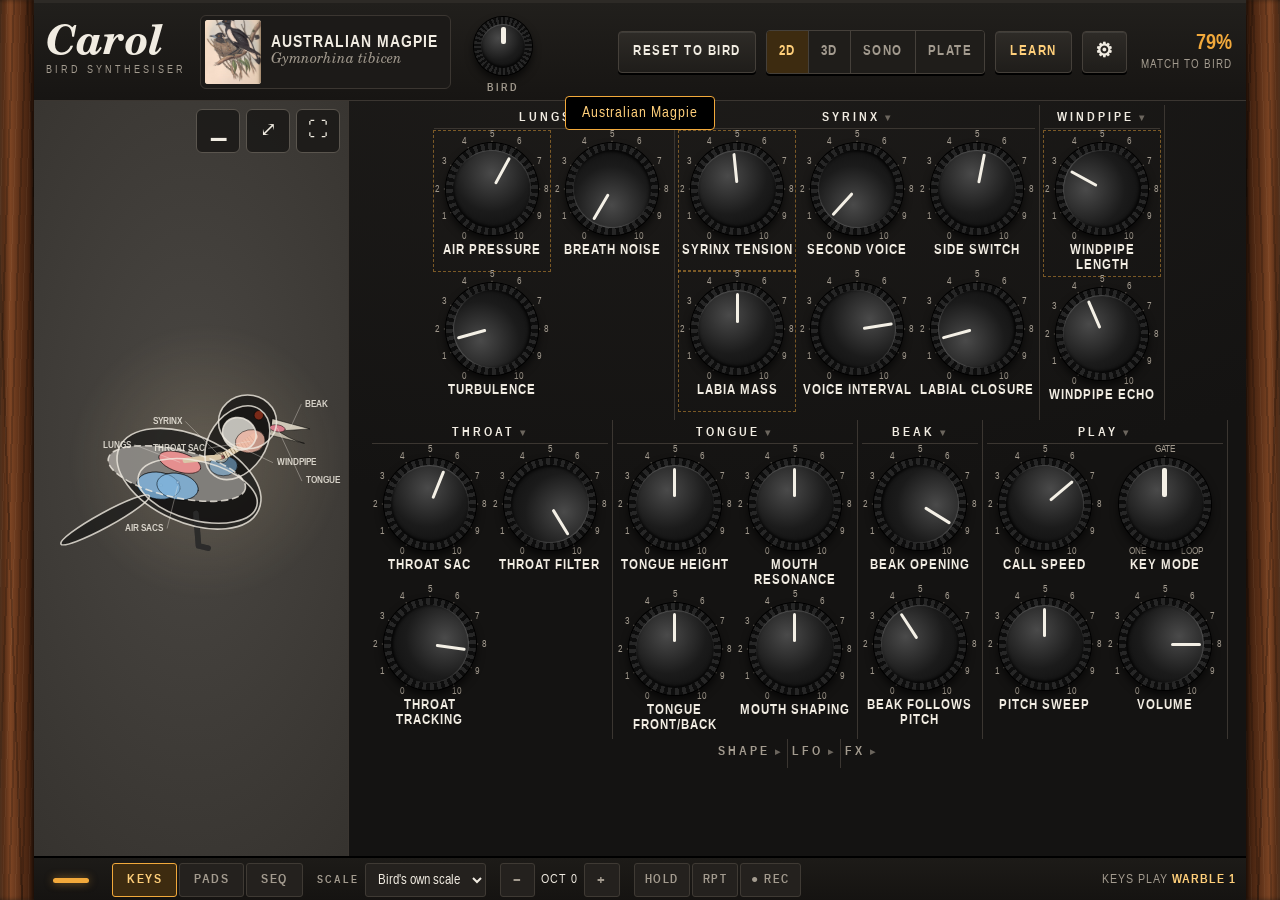
==== web/index.html @ 3b4e1f48 "Carol: bird synthesiser (Rust syrinx engine, WebAssembly, web app) Co-Authored-By: Claude Opus 5.5 <" ====
<!doctype html>
<html lang="en">
<head>
<meta charset="utf-8">
<meta name="viewport" content="width=device-width, initial-scale=1, maximum-scale=1, user-scalable=no, viewport-fit=cover">
<title>Carol</title>
<meta name="description" content="Carol: a bird synthesiser that plays real bird voices with physical models of the syrinx.">
<link rel="icon" href="img/icon.svg">
<link rel="apple-touch-icon" href="img/icon-180.png">
<link rel="manifest" href="manifest.webmanifest">
<meta name="theme-color" content="#141312">
<meta name="apple-mobile-web-app-capable" content="yes">
<meta name="mobile-web-app-capable" content="yes">
<!-- not black-translucent: iOS 26.1+ blurs any page drawn under the status bar (WebKit 317153) -->
<meta name="apple-mobile-web-app-status-bar-style" content="default">
<meta name="apple-mobile-web-app-title" content="Carol">
<link rel="stylesheet" href="css/carol.css">
</head>
<body>
<div id="app">
  <div class="cheek left" aria-hidden="true"></div>
  <main class="panel">
    <header class="topbar">
      <div class="logo">Carol<small>bird synthesiser</small></div>
      <button class="bird-chip" id="birdChip" title="Browse birds">
        <img id="birdThumb" alt="">
        <span><b id="birdName">—</b><i id="birdSci"></i></span>
      </button>
      <div class="main-knob-wrap">
        <div id="mainKnob"></div>
        <label>BIRD</label>
      </div>
      <div class="top-buttons">
        <button class="rocker" id="resetBtn" title="Return every knob to the fitted bird"><span class="long">RESET TO BIRD</span><span class="short">↺</span></button>
        <div class="seg" id="viewSeg">
          <button data-view="2d" class="on">2D</button><button data-view="3d">3D</button><button data-view="sono">SONO</button><button data-view="plate">PLATE</button>
        </div>
        <button class="rocker learn" id="learnBtn" title="About this bird">LEARN</button>
        <button class="rocker gear" id="setBtn" title="Settings: MIDI, tempo, tuning, sharing" aria-label="Settings">⚙</button>
      </div>
      <div class="match" id="matchBadge" title="How close the fitted model gets to the recordings"></div>
    </header>

    <section class="work">
      <div class="view" id="view">
        <canvas id="view2d"></canvas>
        <canvas id="view3d"></canvas>
        <canvas id="sono"></canvas>
        <figure id="plate"><img id="plateImg" alt=""><figcaption id="plateCap"></figcaption></figure>
        <div class="view-hud" id="viewHud"></div>
        <div class="view-size" id="viewSize">
          <button data-size="hidden" title="Hide the bird">▁</button>
          <button data-size="big" title="Big bird: hide the knobs">⤢</button>
          <button data-size="full" title="Full screen">⛶</button>
        </div>
      </div>
      <div class="knobs" id="knobs"></div>
      <div class="kbar" id="kbar"></div>
    </section>

    <footer class="playbar" id="playbar">
      <div class="pb-head">
        <button class="pb-handle" id="pbHandle" aria-label="Show play bar"><span></span></button>
        <div class="pb-tabs" id="pbTabs">
          <button data-tab="keys" class="on">KEYS</button><button data-tab="pads">PADS</button><button data-tab="seq">SEQ</button>
        </div>
        <div class="pb-scale">
          <label>SCALE</label>
          <select id="scaleType"></select>
          <select id="scaleRoot"></select>
        </div>
        <div class="pb-oct">
          <button id="octDown">−</button><span id="octVal">OCT 0</span><button id="octUp">+</button>
        </div>
        <div class="pb-perf">
          <button id="holdBtn" title="Hold: notes keep sounding after you let go">HOLD</button><button id="rptBtn" title="Repeat: held calls retrigger in time (speed in Settings)">RPT</button><button id="recBtn" class="rec" title="Record what you play (with effects) to a WAV file">●<span class="long"> REC</span></button>
        </div>
        <div class="pb-call" id="pbCall"></div>
      </div>
      <div class="pb-body">
        <div class="keys" id="keys"></div>
        <div class="pads" id="pads"></div>
        <div class="seq" id="seq"></div>
      </div>
    </footer>
  </main>
  <div class="cheek right" aria-hidden="true"></div>
</div>

<!-- presets screen (main knob) -->
<div class="overlay" id="presets" hidden>
  <div class="ps-plate"><img id="psImg" alt=""><div class="ps-cap" id="psCap"></div></div>
  <div class="ps-side">
    <div class="ps-head"><h2>BIRDS</h2><input type="search" id="psSearch" placeholder="Search birds, families, places" autocomplete="off"><button class="x" data-close>✕</button></div>
    <div class="ps-cats" id="psCats" role="tablist"></div>
    <p class="ps-about" id="psAbout"></p>
    <ol class="ps-list" id="psList"></ol>
    <div class="ps-foot">
      <span class="hint">Turn the BIRD knob to browse (it moves on to the next collection) · tap to load</span>
      <button class="rocker" id="saveMineBtn">+ SAVE CURRENT SOUND</button>
      <button class="rocker" id="importBtn">+ IMPORT YOUR OWN</button>
    </div>
  </div>
</div>

<!-- learning layer -->
<div class="overlay learn-layer" id="learn" hidden>
  <div class="ll-sheet">
    <div class="ll-head">
      <div class="ll-tabs" id="llTabs">
        <button data-tab="overview" class="on">OVERVIEW</button><button data-tab="deep">DEEP DIVE</button><button data-tab="anatomy">ANATOMY</button><button data-tab="voice">HOW CAROL SINGS IT</button><button data-tab="sources">SOURCES</button>
      </div>
      <button class="x" data-close><span>✕</span></button>
    </div>
    <article class="ll-body" id="llBody"></article>
  </div>
</div>

<!-- import -->
<div class="overlay" id="import" hidden>
  <div class="im-sheet">
    <div class="ll-head"><h2>IMPORT YOUR OWN BIRD</h2><button class="x" data-close>✕</button></div>
    <div class="im-body">
      <p>Add one or more recordings of a single bird species. Carol finds its clearest calls, then tunes the body model until it sounds closest. Nothing leaves this device.</p>
      <label class="field">Name <input id="imName" placeholder="e.g. Backyard butcherbird"></label>
      <label class="field">Body type
        <select id="imBody"><option value="0">Songbird</option><option value="1">Non-songbird (kingfisher)</option><option value="2">Parrot</option><option value="3">Dove</option></select>
      </label>
      <label class="field">Pitch range
        <select id="imRange"><option value="250,9000">Normal (250 Hz – 9 kHz)</option><option value="150,4000">Low voice (150 Hz – 4 kHz)</option><option value="800,12000">High voice (800 Hz – 12 kHz)</option></select>
      </label>
      <label class="field">Recordings <input id="imFiles" type="file" accept="audio/*" multiple></label>
      <label class="field">Recordist / licence <input id="imCredit" placeholder="e.g. Your name, CC BY 4.0"></label>
      <div class="im-progress" id="imProgress" hidden><div class="bar"><span id="imBar"></span></div><div id="imStatus"></div></div>
      <div class="im-actions"><button class="rocker" id="imGo">FIT MY BIRD</button></div>
    </div>
  </div>
</div>

<div class="overlay viewer" id="viewer" hidden><div class="vw-box" id="vwBox"><img id="vwImg" alt=""></div><div class="vw-cap" id="vwCap"></div><button class="x" data-close>✕</button></div>
<!-- settings -->
<div class="overlay learn-layer" id="settings" hidden>
  <div class="ll-sheet">
    <div class="ll-head"><h2>SETTINGS</h2><button class="x" data-close><span>✕</span></button></div>
    <article class="ll-body st-body" id="stBody"></article>
  </div>
</div>
<div class="overlay" id="seqEdit" hidden></div>
<div class="tour" id="tour" hidden></div>
<div class="learn-bar" id="learnBar" hidden><span>MIDI LEARN: touch a knob, then move a controller</span><button class="rocker" id="learnDone">DONE</button></div>
<div class="toast" id="toast" hidden></div>
<div class="start" id="start" hidden><button class="rocker" id="startBtn">TAP TO WAKE CAROL</button></div>

<script type="module" src="js/main.js"></script>
</body>
</html>
---- web/css/carol.css ----
/* Carol — Minimoog-inspired panel: walnut cheeks, black panel, chunky knobs. */
@font-face { font-family: "CarolLabel"; src: url(../fonts/LiberationSansNarrow-Bold.ttf); font-weight: 700; }
@font-face { font-family: "CarolLabel"; src: url(../fonts/LiberationSansNarrow-Regular.ttf); font-weight: 400; }
@font-face { font-family: "CarolLogo"; src: url(../fonts/C059-BdIta.otf); font-weight: 700; font-style: italic; }
@font-face { font-family: "CarolText"; src: url(../fonts/C059-Italic.otf); font-style: italic; }

:root {
  --wood-a: #5a2f17; --wood-b: #7d4524; --wood-c: #3b1d0d;
  --panel: #141312; --panel-2: #1c1a18; --panel-3: #26231f;
  --line: #3b3631; --label: #f1ece2; --dim: #a39b8f; --faint: #6c665e;
  --amber: #f2a93b; --amber-2: #ffcf7a; --amber-dim: #6b4a1c;
  --blue: #74a9d8; --red: #d0573c; --green: #8fc27a;
  --paper: #efe6d2; --ink: #2b241c;
  --knob: 58px;
  --font: "CarolLabel", "Liberation Sans Narrow", "Arial Narrow", sans-serif;
  color-scheme: dark;
}
:root:not([data-theme="light"]) { }
@media (prefers-color-scheme: dark) { :root:not([data-theme="light"]) { --panel: #141312; } }
:root[data-theme="dark"] { --panel: #141312; }

* { box-sizing: border-box; }
html, body { margin: 0; height: 100%; background: #0b0a09; color: var(--label); font-family: var(--font); overflow: hidden;
  -webkit-user-select: none; user-select: none; -webkit-tap-highlight-color: transparent; -webkit-touch-callout: none; touch-action: pan-x pan-y; }
button, select, input { font-family: var(--font); color: inherit; }
button { cursor: pointer; }

#app { display: grid; grid-template-columns: 34px minmax(0, 1fr) 34px; height: 100vh; height: 100dvh; height: var(--app-h, 100dvh); }
.cheek { background:
    repeating-linear-gradient(92deg, rgba(0,0,0,.18) 0 2px, transparent 2px 7px, rgba(255,220,180,.05) 7px 8px, transparent 8px 13px),
    repeating-linear-gradient(88deg, transparent 0 21px, rgba(0,0,0,.22) 21px 23px, transparent 23px 37px),
    linear-gradient(90deg, var(--wood-c), var(--wood-b) 30%, var(--wood-a) 60%, var(--wood-c));
  box-shadow: inset -2px 0 4px rgba(0,0,0,.6), inset 2px 0 3px rgba(255,200,150,.15); }
.cheek.right { transform: scaleX(-1); }

.panel { display: grid; grid-template-rows: auto 1fr auto; min-width: 0; min-height: 0;
  background: radial-gradient(120% 80% at 50% 0%, #1e1c1a, var(--panel) 70%);
  border-top: 3px solid #2d2a26; position: relative; }

/* ---------------------------------------------------------------- top bar */
.topbar { display: flex; align-items: center; gap: 14px; padding: 6px 14px 6px 12px; min-height: 84px;
  border-bottom: 1px solid var(--line); background: linear-gradient(#211f1c, #171513); }
.logo { font-family: "CarolLogo", serif; font-style: italic; font-weight: 700; font-size: 40px; line-height: .9; letter-spacing: .5px;
  color: var(--label); display: flex; flex-direction: column; }
.logo small { font-family: var(--font); font-style: normal; font-weight: 400; font-size: 11px; letter-spacing: 3px; color: var(--dim); text-transform: uppercase; margin-top: 3px; }
.bird-chip { display: flex; align-items: center; gap: 10px; background: var(--panel-2); border: 1px solid var(--line); border-radius: 6px;
  padding: 4px 12px 4px 4px; min-width: 0; max-width: 360px; text-align: left; }
.bird-chip img { width: 56px; height: 64px; object-fit: cover; border-radius: 3px; background: var(--paper); }
.bird-chip span { display: flex; flex-direction: column; min-width: 0; }
.bird-chip { min-width: 0; overflow: hidden; }
.panel, .topbar { min-width: 0; }
.bird-chip b { font-size: 17px; letter-spacing: 1px; text-transform: uppercase; white-space: nowrap; overflow: hidden; text-overflow: ellipsis; }
.bird-chip i { font-family: "CarolText", serif; color: var(--dim); font-size: 14px; white-space: nowrap; overflow: hidden; text-overflow: ellipsis; }
.main-knob-wrap { display: flex; flex-direction: column; align-items: center; gap: 0; }
.main-knob-wrap label { font-size: 11px; letter-spacing: 2px; color: var(--dim); font-weight: 700; }
.top-buttons { display: flex; gap: 10px; align-items: center; margin-left: auto; }
.match { font-size: 12px; letter-spacing: 1px; color: var(--dim); text-align: right; line-height: 1.25; min-width: 90px; }
.match b { display: block; font-size: 22px; color: var(--amber); letter-spacing: 0; }

.rocker { background: linear-gradient(#2e2b27, #1f1d1a); border: 1px solid #45403a; border-radius: 4px; padding: 9px 14px; font-weight: 700;
  font-size: 14px; letter-spacing: 1.5px; color: var(--label); box-shadow: 0 2px 0 #000, inset 0 1px 0 rgba(255,255,255,.08); min-height: 42px; }
.rocker:active { transform: translateY(1px); box-shadow: 0 1px 0 #000; }
.rocker.learn { color: var(--amber-2); }
.rocker.on { background: linear-gradient(#5d421b, #3d2b10); border-color: var(--amber); color: var(--amber-2); }
.seg { display: flex; border: 1px solid #45403a; border-radius: 4px; overflow: hidden; box-shadow: 0 2px 0 #000; }
.seg button { background: #1f1d1a; border: 0; border-right: 1px solid #45403a; padding: 9px 12px; font-weight: 700; font-size: 14px; letter-spacing: 1.5px; min-height: 42px; color: var(--dim); }
.seg button:last-child { border-right: 0; }
.seg button.on { background: #3d2b10; color: var(--amber-2); }

/* ---------------------------------------------------------------- work area */
.work { display: grid; grid-template-columns: minmax(290px, 30%) minmax(0, 1fr); min-height: 0; min-width: 0; position: relative; }
.view { position: relative; border-right: 1px solid var(--line); background: radial-gradient(90% 75% at 50% 45%, #4a4743, #34312d); min-height: 0; overflow: hidden; }
.view canvas { position: absolute; inset: 0; width: 100%; height: 100%; display: none; touch-action: none; }
.view canvas.on { display: block; }
#plate { position: absolute; inset: 0; margin: 0; display: none; background: var(--paper); }
#plate.on { display: flex; flex-direction: column; overflow: hidden; }
#plate img { flex: 1; min-height: 0; width: 100%; object-fit: contain; }
#plate figcaption { font-family: "CarolText", serif; color: var(--ink); font-size: 13px; padding: 4px 10px 6px; text-align: center; }
.view-hud { position: absolute; left: 10px; right: 10px; bottom: 8px; font-size: 12px; letter-spacing: 1px; color: var(--dim); pointer-events: none; line-height: 1.4; }
.view-hud b { color: var(--amber-2); font-weight: 700; }
.view-hud:not(:empty) { background: rgba(20,19,18,.78); padding: 4px 8px; border-radius: 4px; width: fit-content; box-sizing: border-box; }

.knobs { display: flex; flex-wrap: wrap; align-content: flex-start; justify-content: center; gap: 0; padding: 4px 6px; overflow-y: auto; min-height: 0; }
.section { display: flex; flex-direction: column; padding: 6px 4px 4px; border-right: 1px solid var(--line); }
.section:last-child { border-right: 0; }
.section h3 { margin: 0 0 2px; font-size: 13px; letter-spacing: 3px; text-align: center; color: var(--label); font-weight: 700;
  border-bottom: 1px solid var(--line); padding-bottom: 3px; }
.section .grid { display: grid; grid-auto-flow: column; grid-template-rows: repeat(2, auto); gap: 0 4px; justify-content: center; }

/* knob */
.kn { display: flex; flex-direction: column; align-items: center; width: calc(var(--knob) + 24px); padding: 2px 0 2px; position: relative; }
.kn .dial { width: calc(var(--knob) + 26px); height: calc(var(--knob) + 20px); position: relative; touch-action: none; cursor: ns-resize; }
.kn svg.scale { position: absolute; inset: 0; width: 100%; height: 100%; overflow: visible; }
.kn svg.scale text { fill: var(--dim); font-size: 8.5px; font-family: var(--font); text-anchor: middle; dominant-baseline: middle; }
.kn svg.scale line { stroke: var(--faint); stroke-width: 1; }
.kn svg.scale .bird { fill: var(--amber); }
.kn .skirt { position: absolute; left: 50%; top: 50%; width: var(--knob); height: var(--knob); margin: calc(var(--knob) / -2) 0 0 calc(var(--knob) / -2);
  border-radius: 50%; background:
    repeating-conic-gradient(#0d0d0d 0 5deg, #262626 5deg 10deg);
  box-shadow: 0 5px 8px rgba(0,0,0,.7), 0 0 0 1px #000; }
.kn .cap { position: absolute; inset: 7px; border-radius: 50%;
  background: radial-gradient(circle at 40% 32%, #4a4a4a, #1b1b1b 55%, #0c0c0c);
  box-shadow: inset 0 1px 1px rgba(255,255,255,.18), inset 0 -2px 3px rgba(0,0,0,.8); }
.kn .cap::after { content: ""; position: absolute; left: 50%; top: 3px; width: 3px; height: 38%; margin-left: -1.5px; background: #f4f0e6; border-radius: 2px; }
.kn label { font-size: clamp(10px, calc(var(--knob) * 0.19), 14px); font-weight: 700; letter-spacing: 1px; text-align: center; line-height: 1.1; margin-top: -2px; min-height: 26px; color: var(--label); }
.kn .val { position: absolute; top: -2px; left: 50%; transform: translateX(-50%); background: #000; border: 1px solid var(--amber); color: var(--amber-2);
  font-size: 12px; padding: 1px 6px; border-radius: 3px; white-space: nowrap; opacity: 0; transition: opacity .15s; pointer-events: none; z-index: 3; }
.kn.active .val { opacity: 1; }
.kn.changed label { color: var(--amber-2); }
.kn.switch .cap::after { width: 5px; margin-left: -2.5px; }

.main-knob-wrap .kn { width: auto; }
.main-knob-wrap .kn label { display: none; }
#mainKnob { --knob: 58px; }
#mainKnob .dial { height: 70px; width: 76px; }

/* ---------------------------------------------------------------- play bar */
.playbar { border-top: 2px solid #000; background: linear-gradient(#1d1b18, #151311); transition: max-height .25s ease; max-height: 44px; overflow: hidden; }
.playbar.open { max-height: 260px; }
.pb-head { display: flex; align-items: center; gap: 14px; height: 44px; padding: 0 10px; }
.pb-handle { width: 54px; height: 32px; background: none; border: 0; display: grid; place-items: center; }
.pb-handle span { display: block; width: 36px; height: 5px; border-radius: 3px; background: var(--amber); box-shadow: 0 0 8px rgba(242,169,59,.5); }
.pb-tabs { display: flex; gap: 2px; }
.pb-tabs button, .pb-oct button { background: #24211e; border: 1px solid #3f3a34; color: var(--dim); font-weight: 700; letter-spacing: 1.5px; padding: 6px 14px; border-radius: 3px; min-height: 34px; font-size: 13px; }
.pb-tabs button.on { color: var(--amber-2); border-color: var(--amber); background: #3d2b10; }
.pb-scale { display: flex; align-items: center; gap: 6px; }
.pb-scale label { font-size: 11px; letter-spacing: 2px; color: var(--dim); font-weight: 700; }
select { background: #24211e; border: 1px solid #3f3a34; border-radius: 3px; padding: 5px 8px; font-size: 14px; min-height: 34px; }
.pb-oct { display: flex; align-items: center; gap: 6px; font-size: 13px; letter-spacing: 1px; }
.pb-oct button { padding: 4px 12px; font-size: 16px; }
.pb-call { margin-left: auto; font-size: 13px; letter-spacing: 1px; color: var(--dim); white-space: nowrap; overflow: hidden; text-overflow: ellipsis; }
.pb-call b { color: var(--amber-2); }
.pb-body { height: 214px; padding: 4px 10px 10px; }
.keys, .pads, .seq { height: 100%; display: none; }
.keys.on { display: block; position: relative; }
.pads.on { display: grid; }

.key { position: absolute; top: 0; border: 1px solid #000; border-radius: 0 0 5px 5px; touch-action: none; }
.key.w { height: 100%; background: linear-gradient(#e9e4da, #fffdf8 70%, #d9d2c4); z-index: 1; }
.key.b { height: 60%; background: linear-gradient(#2a2826, #0d0c0b); z-index: 2; box-shadow: 0 3px 4px rgba(0,0,0,.6); }
.key.out.w { background: linear-gradient(#a8a397, #bdb7aa); }
.key.out.b { background: linear-gradient(#1a1918, #090908); }
.key.out.b::after { opacity: .3; }
.key.down.w { background: linear-gradient(#f2c06a, #f7d79c); }
.key.down.b { background: linear-gradient(#8a5d1a, #5c3c0e); }
.key span { position: absolute; bottom: 6px; left: 0; right: 0; text-align: center; font-size: 11px; color: #4a443c; pointer-events: none; }
.key.b span { color: #8d857a; }
.key.home span { color: var(--red); font-weight: 700; }

.pads { grid-template-columns: repeat(auto-fill, minmax(150px, 1fr)); grid-auto-rows: minmax(0, 1fr); gap: 8px; }
.pad { position: relative; background: linear-gradient(#2c2925, #1d1b18); border: 1px solid #45403a; border-radius: 6px; padding: 6px 8px; text-align: left;
  display: flex; flex-direction: column; justify-content: space-between; touch-action: none; overflow: hidden; min-height: 0; }
.pad.sel { border-color: var(--amber); }
.pad.hit { background: linear-gradient(#5d421b, #3d2b10); }
.pad b { font-size: 14px; letter-spacing: 1px; text-transform: uppercase; }
.pad small { font-size: 11px; color: var(--dim); letter-spacing: .5px; }
.pad canvas { width: 100%; height: 36px; display: block; }

/* ---------------------------------------------------------------- overlays */
.overlay { position: fixed; inset: 0; z-index: 20; background: rgba(8,7,6,.86); display: flex; }
.overlay[hidden] { display: none; }
.x { background: none; border: 1px solid var(--line); color: var(--label); border-radius: 4px; width: 42px; height: 42px; font-size: 18px; }

#presets { padding: 18px 34px; gap: 18px; }
.ps-plate { flex: 0 0 38%; background: var(--paper); border-radius: 4px; display: flex; flex-direction: column; overflow: hidden; box-shadow: 0 10px 30px #000; }
.ps-plate img { flex: 1; min-height: 0; width: 100%; object-fit: contain; }
.ps-cap { color: var(--ink); font-family: "CarolText", serif; font-size: 14px; padding: 6px 12px 8px; text-align: center; }
.ps-side { flex: 1; display: flex; flex-direction: column; min-width: 0; min-height: 0; background: var(--panel); border: 1px solid var(--line); border-radius: 4px; padding: 12px 14px; }
.ps-head { display: flex; align-items: center; justify-content: space-between; }
.ps-head h2, .ll-head h2 { margin: 0; letter-spacing: 4px; font-size: 20px; }
.ps-filters { display: none !important; flex-wrap: wrap; gap: 6px; margin: 10px 0; }
.chip { background: #24211e; border: 1px solid #3f3a34; color: var(--dim); border-radius: 14px; padding: 5px 12px; font-size: 13px; letter-spacing: .5px; min-height: 32px; }
.chip.on { color: var(--amber-2); border-color: var(--amber); background: #3d2b10; }
.ps-list { list-style: none; margin: 0; padding: 0; overflow-y: auto; flex: 1; min-height: 0; -webkit-overflow-scrolling: touch; overscroll-behavior: contain; touch-action: pan-y; }
.ps-cats { display: flex; gap: 8px; margin: 10px 0 4px; overflow-x: auto; flex: 0 0 auto; scrollbar-width: none; touch-action: pan-x; }
.ps-cats::-webkit-scrollbar { display: none; }
.ps-cat { flex: 0 0 auto; display: flex; flex-direction: column; align-items: flex-start; gap: 2px; text-align: left; padding: 8px 14px; border-radius: 4px; border: 1px solid var(--line); background: #1a1816; color: var(--dim); cursor: pointer; font: inherit; max-width: 70%; }
.ps-cat b { font-size: 14px; letter-spacing: 2px; text-transform: uppercase; white-space: nowrap; }
.ps-cat small { font-size: 11px; letter-spacing: .5px; color: var(--faint); white-space: nowrap; overflow: hidden; text-overflow: ellipsis; max-width: 100%; }
.ps-cat.on { border-color: var(--amber); color: var(--amber); background: #2b2116; }
.ps-about { margin: 4px 2px 8px; font-family: "CarolText", serif; font-size: 14px; color: var(--dim); line-height: 1.35; flex: 0 0 auto; }
.ps-list li { display: grid; grid-template-columns: 1fr auto; gap: 2px 10px; padding: 9px 12px; border-radius: 4px; border: 1px solid transparent; cursor: pointer; }
.ps-list li.hi { background: #2b2116; border-color: var(--amber); }
.ps-list li.cur b::after { content: " ●"; color: var(--amber); font-size: 12px; }
.ps-list b { font-size: 19px; letter-spacing: 1px; text-transform: uppercase; min-width: 0; overflow-wrap: anywhere; line-height: 1.2; }
.ps-list i { font-family: "CarolText", serif; color: var(--dim); min-width: 0; overflow-wrap: anywhere; line-height: 1.3; }
.ps-list .tags { grid-column: 1 / -1; font-size: 12px; color: var(--faint); letter-spacing: .5px; }
.ps-list .m { color: var(--amber); font-size: 15px; align-self: center; grid-row: 1 / 3; grid-column: 2; text-align: right; }
.ps-foot { display: flex; justify-content: space-between; align-items: center; padding-top: 8px; gap: 10px; }
.hint { font-size: 12px; color: var(--faint); letter-spacing: 1px; }

.learn-layer { justify-content: flex-end; background: rgba(8,7,6,.55); }
.ll-sheet { width: min(760px, 100%); height: 100%; background: var(--paper); color: var(--ink); display: flex; flex-direction: column; box-shadow: -10px 0 30px #000; }
.ll-head { display: flex; align-items: center; justify-content: space-between; gap: 10px; padding: 10px 14px; border-bottom: 1px solid #c9bea6; }
.learn-layer .x { color: var(--ink); border-color: #b7aa8f; }
.ll-tabs { display: flex; gap: 4px; flex-wrap: wrap; }
.ll-tabs button { background: none; border: 1px solid #b7aa8f; color: #5b5040; font-weight: 700; letter-spacing: 1.5px; font-size: 13px; padding: 7px 12px; border-radius: 3px; min-height: 36px; }
.ll-tabs button.on { background: var(--ink); color: var(--paper); border-color: var(--ink); }
.ll-body { flex: 1; overflow-y: auto; padding: 16px 26px 30px; font-family: Georgia, "DejaVu Serif", serif; font-size: 17px; line-height: 1.55; -webkit-user-select: text; user-select: text; }
.ll-body h1 { font-family: "CarolLogo", serif; font-style: italic; font-size: 32px; margin: 4px 0 0; }
.ll-body .sci { font-style: italic; color: #6b604f; margin: 0 0 12px; }
.ll-body h2 { font-family: var(--font); letter-spacing: 3px; font-size: 14px; color: #6b604f; margin: 20px 0 4px; text-transform: uppercase; }
.ll-body .lede { font-size: 19px; }
.ll-body .plate-small { float: right; width: 38%; margin: 0 0 10px 16px; border: 1px solid #c9bea6; }
.ll-body a { color: #7a3d12; }
.ll-body table { border-collapse: collapse; width: 100%; font-size: 14px; font-family: var(--font); }
.ll-body td, .ll-body th { border-bottom: 1px solid #d6ccb6; padding: 5px 6px; text-align: left; vertical-align: top; }
.ll-body .score { display: flex; gap: 18px; flex-wrap: wrap; font-family: var(--font); }
.ll-body .score div { border: 1px solid #c9bea6; border-radius: 4px; padding: 6px 12px; }
.ll-body .score b { display: block; font-size: 24px; }
.ll-body .names li { margin-bottom: 4px; }

.im-sheet { margin: auto; width: min(640px, 94vw); max-height: 94vh; overflow-y: auto; background: var(--panel); border: 1px solid var(--line); border-radius: 6px; }
.im-body { padding: 12px 18px 18px; font-size: 16px; }
.im-body p { color: var(--dim); line-height: 1.4; margin-top: 0; }
.field { display: flex; flex-direction: column; gap: 4px; margin: 10px 0; font-size: 13px; letter-spacing: 1px; color: var(--dim); }
.field input { background: #24211e; border: 1px solid #3f3a34; border-radius: 3px; padding: 8px; font-size: 15px; color: var(--label); }
.im-progress .bar { height: 10px; background: #24211e; border-radius: 5px; overflow: hidden; border: 1px solid #3f3a34; }
.im-progress .bar span { display: block; height: 100%; width: 0; background: var(--amber); transition: width .3s; }
.im-progress div:last-child { margin-top: 6px; color: var(--dim); font-size: 14px; }
.im-actions { display: flex; justify-content: flex-end; margin-top: 10px; }

.toast { position: fixed; left: 50%; top: 96px; transform: translateX(-50%); background: #000; border: 1px solid var(--amber); color: var(--amber-2);
  padding: 8px 16px; border-radius: 4px; z-index: 40; font-size: 15px; letter-spacing: 1px; pointer-events: none; }
.start { position: fixed; inset: 0; z-index: 50; display: grid; place-items: center; background: rgba(0,0,0,.7); }
.start[hidden] { display: none; }

/* ---------------------------------------------------------------- small screens */
@media (max-width: 900px) {
  #app { grid-template-columns: 5px minmax(0, 1fr) 5px; }
  .topbar { flex-wrap: nowrap; min-height: 0; gap: 6px; padding: max(6px, env(safe-area-inset-top)) 6px 6px; }
  .logo { font-size: 25px; }
  .logo small { display: none; }
  .bird-chip { max-width: none; flex: 1; min-width: 0; padding: 3px 8px 3px 3px; gap: 7px; }
  .bird-chip img { width: 34px; height: 40px; }
  .bird-chip b { font-size: 14px; }
  .bird-chip i { font-size: 12px; }
  .main-knob-wrap, .match { display: none; }
  .top-buttons { margin-left: 0; gap: 5px; }
  .rocker { padding: 5px 8px; font-size: 12px; letter-spacing: 1px; min-height: 38px; }
  #resetBtn .long { display: none; }
  #resetBtn .short { display: inline; font-size: 18px; }
  .view #viewSeg { position: absolute; top: 8px; left: 8px; z-index: 5; }
  .seg button { padding: 6px 9px; font-size: 12px; min-height: 36px; }
  .view-size { top: auto; bottom: 8px; }
  .view-hud { right: 162px; }
  .view-size button { width: 38px; height: 38px; font-size: 17px; }
  .work { grid-template-columns: minmax(0, 1fr) !important; grid-template-rows: 30vh 1fr; }
  .view { border-right: 0; border-bottom: 1px solid var(--line); }
  .knobs { justify-content: center; padding-bottom: 8px; }
  .playbar { max-height: calc(46px + env(safe-area-inset-bottom)); padding-bottom: env(safe-area-inset-bottom); }
  .playbar.open { max-height: calc(52vh + env(safe-area-inset-bottom)); }
  .pb-head { flex-wrap: wrap; height: auto; padding: 4px 6px; gap: 6px 8px; }
  .pb-handle { width: 40px; height: 36px; }
  .pb-tabs { flex: 1; }
  .pb-scale label, .pb-call { display: none; }
  .pb-scale select#scaleType { max-width: 160px; }
  .pb-body { height: calc(52vh - 96px); padding: 4px 6px 8px; }
  .pads { grid-template-columns: repeat(2, 1fr); overflow-y: auto; grid-auto-rows: 92px; }
  #presets { flex-direction: column; padding: max(10px, env(safe-area-inset-top)) 10px 10px; }
  .ps-plate { flex: 0 0 26%; }
  .ps-cat { flex: 1 1 0; min-width: 0; max-width: none; padding: 7px 10px; }
  .ps-cat b { font-size: 12px; letter-spacing: 1px; white-space: normal; }
  .ps-about, .ps-foot .hint { display: none; }
  .ps-list b { font-size: 17px; }
  .ps-list i { font-size: 14px; }
  .ll-body { padding: 12px 16px 30px; font-size: 16px; }
  /* playing and tweaking together: the bird shrinks to a strip, knobs go five across */
  body.pb-open:not([data-viewsize]) .work, body.pb-open[data-viewsize=""] .work { grid-template-rows: 15vh 1fr; }
  body.pb-open .view-hud { display: none; }
  /* big bird: the bird takes all the space the knobs had; with the keyboard open it's half and half */
  body[data-viewsize="big"] .work { grid-template-rows: 1fr !important; }
  body[data-viewsize="big"] .playbar.open { max-height: calc(var(--app-h, 100vh) * 0.5 + env(safe-area-inset-bottom)); }
  body[data-viewsize="big"].pb-open .pb-body { height: calc(var(--app-h, 100vh) * 0.5 - 100px); }
  .playbar.open { max-height: calc(42vh + env(safe-area-inset-bottom)); }
  .pb-body { height: calc(42vh - 96px); }
  /* the open play bar is a column: whatever the header takes, the keys/pads get the rest and scroll */
  .playbar { display: flex; flex-direction: column; }
  .playbar.open { height: calc(42vh + env(safe-area-inset-bottom)); }
  body[data-viewsize="big"] .playbar.open { height: calc(var(--app-h, 100vh) * 0.5 + env(safe-area-inset-bottom)); }
  .pb-head { flex: 0 0 auto; }
  .pb-body, body[data-viewsize="big"].pb-open .pb-body { flex: 1 1 auto; min-height: 0; height: auto; }
  .pads { overflow-y: auto; -webkit-overflow-scrolling: touch; overscroll-behavior: contain; touch-action: pan-y; }
}

/* bird panel sizes: normal / big (knobs hidden) / full screen */
.view-size { position: absolute; top: 8px; right: 8px; display: flex; gap: 6px; z-index: 5; }
.view-size button { width: 44px; height: 44px; border-radius: 6px; border: 1px solid #5a554e; background: rgba(20,19,18,.75); color: var(--label); font-size: 20px; line-height: 1; }
.view-size button.on { border-color: var(--amber); color: var(--amber-2); }
body[data-viewsize="big"] .knobs { display: none; }
body[data-viewsize="big"] .work { grid-template-columns: 1fr !important; }
body[data-viewsize="big"] .view { border-right: 0; }
body[data-viewsize="full"] .view { position: fixed; inset: 0; z-index: 15; border: 0; }

@media (min-width: 901px) { #resetBtn .short { display: none; } }

/* bird menu shows only the birds for now */
#importBtn, .ps-list .tags { display: none; }

/* collapsible knob sections: tap the title */
.section h3 { cursor: pointer; }
.section h3::after { content: " ▾"; color: var(--faint); font-size: 10px; }
.section.collapsed h3::after { content: " ▸"; }
.section.collapsed .grid { display: none; }
.section.collapsed h3 { border-bottom: 0; color: var(--dim); }
/* bird view folded to a strip */
body[data-viewsize="hidden"] .work { grid-template-columns: 46px 1fr !important; }
body[data-viewsize="hidden"] .view > canvas, body[data-viewsize="hidden"] #plate, body[data-viewsize="hidden"] .view-hud, body[data-viewsize="hidden"] .view #viewSeg { display: none !important; }
body[data-viewsize="hidden"] .view-size { flex-direction: column; top: 8px; right: 3px; bottom: auto; }
body[data-viewsize="hidden"] .view-size button:not(.on) { display: none; }
@media (max-width: 900px) {
  body[data-viewsize="hidden"] .work { grid-template-columns: 1fr !important; grid-template-rows: 46px 1fr !important; }
  body[data-viewsize="hidden"] .view-size { top: 4px; right: 6px; }
  .section.collapsed { padding: 2px; }
}

/* anatomy figures in the learning layer */
.ll-body .fig { margin: 14px 0 22px; }
.ll-body .fig img { display: block; max-width: 100%; max-height: 52vh; margin: 0 auto 8px; background: #fff; border: 1px solid #c9bea6; border-radius: 3px; cursor: zoom-in; }
.ll-body .fig figcaption { font-size: 15px; line-height: 1.45; }
.ll-body .fig .legend { display: block; font-family: var(--font); font-size: 13px; color: #4e4535; margin: 4px 0; white-space: pre-line; }
.viewer { z-index: 30; background: rgba(8,7,6,.96); flex-direction: column; }
.viewer .vw-box { flex: 1; min-height: 0; display: flex; align-items: center; justify-content: center; overflow: hidden; }
.viewer .vw-box img { max-width: 96%; max-height: 96%; background: #fff; }
.viewer .vw-cap { color: var(--dim); font-size: 13px; padding: 8px 14px calc(10px + env(safe-area-inset-bottom)); text-align: center; }
.viewer .x { position: absolute; top: max(10px, env(safe-area-inset-top)); right: 10px; background: rgba(0,0,0,.6); }

/* overlays clear the status bar / Dynamic Island in the home-screen app */
.ll-head { padding-top: max(10px, env(safe-area-inset-top)); }
.im-sheet { margin-top: max(10px, env(safe-area-inset-top)); }
@media (max-width: 900px) {
  .ll-head { flex-direction: column-reverse; align-items: stretch; gap: 8px; }
  .learn-layer .x { width: auto; height: 40px; padding: 0 14px; align-self: flex-start; font-family: var(--font); font-size: 15px; font-weight: 700; letter-spacing: 1.5px; }
  .learn-layer .x::before { content: "‹ BACK TO CAROL"; }
  .learn-layer .x span { display: none; }
  .ll-tabs button { padding: 6px 9px; font-size: 12px; }
}

/* iOS: no page bounce, no auto-zoom, edge to edge */
html { -webkit-text-size-adjust: 100%; text-size-adjust: 100%; background: #141312; }
html, body { position: fixed; top: 0; left: 0; right: 0; width: 100%; height: var(--app-h, 100%); overscroll-behavior: none; }
body { background: #141312; }
@media (max-width: 900px) {
  select, input, textarea { font-size: 16px !important; }
  #app { padding-bottom: 0; }
  .view-size { top: auto; bottom: 8px; right: 8px; }
  body[data-viewsize="hidden"] .view-size { top: 4px; bottom: auto; }
}

/* phones: one section per row, knobs four (five with the keyboard open) across */
@media (max-width: 600px) {
  .section { border-right: 0; border-bottom: 1px solid var(--line); width: 100%; padding: 4px 2px; }
  .section .grid { grid-auto-flow: row; grid-template-rows: none !important; grid-template-columns: repeat(4, 1fr); justify-items: center; }
  body.pb-open .section .grid { grid-template-columns: repeat(5, 1fr); }
  body.pb-open .section h3 { font-size: 11px; margin-bottom: 0; }
}
/* tablets in portrait: bird on top, sections side by side and wrapping */
@media (min-width: 601px) and (max-width: 900px) {
  .work { grid-template-rows: 36% 1fr; }
  body.pb-open:not([data-viewsize="big"]) .work { grid-template-rows: 24% 1fr; }
  .knobs { align-content: flex-start; overflow-y: auto; }
  .section { padding: 6px 4px 4px; }
  .main-knob-wrap { display: flex; }
  .main-knob-wrap .kn { --knob: 44px; }
  #mainKnob .dial { height: 56px; width: 60px; }
  .main-knob-wrap label { font-size: 9px; }
  .match { display: block; min-width: 0; }
}

/* iOS 26 home-screen bug (WebKit 301108): a document shorter than the screen gets a viewport cut short by
   the status bar, leaving a dead band at the bottom. In standalone mode make the document screen-tall. */
html.standalone { position: static; height: auto; min-height: min(calc(100% + env(safe-area-inset-top)), 100lvh); overflow: hidden; }

/* tap the bird panel to hide / show its floating buttons */
.view #viewSeg, .view .view-size { transition: opacity .2s; }
.view.bare #viewSeg, .view.bare .view-size { opacity: 0; pointer-events: none; }
.view.bare .view-hud { right: 10px; }

/* full-screen bird: keep the part description clear of the home bar; on an upright phone put it just under the bird */
body[data-viewsize="full"] .view-hud { bottom: calc(14px + env(safe-area-inset-bottom)); left: 14px; right: 14px; font-size: 14px; }
@media (max-width: 900px) and (orientation: portrait) {
  body[data-viewsize="full"] .view-hud { bottom: auto; top: min(calc(50% + 36vw), calc(100% - 120px - env(safe-area-inset-bottom))); left: 16px; right: 16px; margin: 0 auto; }
  body[data-viewsize="full"] .view-size { bottom: calc(10px + env(safe-area-inset-bottom)); }
}

/* ---------------------------------------------------------------- performance buttons (play bar) */
.pb-perf { display: flex; gap: 2px; }
.pb-perf button { background: #24211e; border: 1px solid #3f3a34; color: var(--dim); font-weight: 700; letter-spacing: 1.5px; padding: 6px 10px; border-radius: 3px; min-height: 34px; font-size: 12px; }
.pb-perf button.on { color: var(--amber-2); border-color: var(--amber); background: #3d2b10; }
.rocker.gear { font-size: 20px; padding: 4px 12px; line-height: 1; }

/* ---------------------------------------------------------------- sequencer */
.seq.on { display: flex; flex-direction: column; gap: 6px; overflow: hidden; }
.sq-top { display: flex; flex-wrap: wrap; align-items: center; gap: 6px 10px; flex: 0 0 auto; }
.sq-top button, .sq-top select { background: #24211e; border: 1px solid #3f3a34; color: var(--label); font-weight: 700; letter-spacing: 1px; padding: 4px 10px; border-radius: 3px; min-height: 32px; font-size: 13px; font-family: inherit; }
.sq-top select { font-size: 16px; font-weight: 400; }
.sq-play { min-width: 92px; }
.sq-play.on { color: var(--amber-2); border-color: var(--amber); background: #3d2b10; }
.sq-tempo { display: inline-flex; align-items: center; gap: 4px; }
.sq-bpm { min-width: 44px; text-align: center; font-size: 17px; color: var(--amber-2); }
.sq-swing { font-size: 12px; letter-spacing: 1px; color: var(--dim); display: inline-flex; align-items: center; gap: 4px; }
.sq-pats { display: inline-flex; gap: 2px; }
.sq-pats button.on { color: var(--amber-2); border-color: var(--amber); background: #3d2b10; }
.sq-sync { color: var(--amber); letter-spacing: 1px; font-size: 11px; }
.sq-grid { flex: 1; min-height: 0; overflow-y: auto; display: flex; flex-direction: column; gap: 4px; -webkit-overflow-scrolling: touch; overscroll-behavior: contain; touch-action: pan-y; }
.sq-row { display: grid; grid-template-columns: minmax(110px, 190px) repeat(16, minmax(14px, 1fr)); gap: 3px; min-height: 34px; flex: 1 0 34px; max-height: 64px; }
.sq-head { display: flex; align-items: center; gap: 6px; background: #1d1b18; border: 1px solid #3f3a34; border-radius: 3px; color: var(--label); padding: 2px 6px 2px 2px; text-align: left; min-width: 0; font-family: inherit; }
.sq-head img, .sq-head i { width: 26px; height: 30px; object-fit: cover; border-radius: 2px; background: var(--paper); flex: 0 0 auto; }
.sq-head span { display: flex; flex-direction: column; min-width: 0; }
.sq-head b { font-size: 12px; letter-spacing: .5px; text-transform: uppercase; white-space: nowrap; overflow: hidden; text-overflow: ellipsis; }
.sq-head small { font-size: 11px; color: var(--dim); white-space: nowrap; overflow: hidden; text-overflow: ellipsis; }
.sq-cell { background: #24211e; border: 1px solid #34302b; border-radius: 3px; padding: 0; min-width: 0; touch-action: manipulation; }
.sq-cell.beat { background: #2c2824; }
.sq-cell.soft { background: #7a5520; border-color: #a8772e; }
.sq-cell.on { background: var(--amber); border-color: var(--amber-2); }
.sq-cell.now { box-shadow: inset 0 0 0 2px #fff6; }
.sq-add { align-self: flex-start; background: none; border: 1px dashed #4a443c; color: var(--dim); border-radius: 3px; padding: 6px 14px; letter-spacing: 1px; font-size: 12px; font-family: inherit; }
#seqEdit { align-items: center; justify-content: center; background: rgba(8,7,6,.6); }
.se-sheet { width: min(460px, 94vw); background: var(--panel); border: 1px solid var(--line); border-radius: 6px; padding: 0 16px 14px; }
.se-sheet .ll-head { padding: 10px 0; border-bottom: 1px solid var(--line); }
.se-sheet .field select { background: #24211e; border: 1px solid #3f3a34; color: var(--label); padding: 8px; border-radius: 3px; font-size: 16px; }
.se-tr { display: inline-flex; gap: 4px; align-items: center; }
.se-tr button { background: #24211e; border: 1px solid #3f3a34; color: var(--label); border-radius: 3px; padding: 6px 10px; font-family: inherit; }
.se-tr b { min-width: 34px; text-align: center; color: var(--amber-2); font-size: 16px; }
.se-sheet .im-actions { gap: 6px; flex-wrap: wrap; }
@media (max-width: 600px) {
  .sq-row { grid-template-columns: 74px repeat(16, minmax(12px, 1fr)); gap: 2px; }
  .sq-head img, .sq-head i { display: none; }
  .sq-head b { font-size: 10px; } .sq-head small { font-size: 9px; }
  .sq-top { gap: 4px 6px; } .sq-swing { display: none; }
  .pb-perf button { padding: 6px 8px; }
}

/* ---------------------------------------------------------------- settings */
.st-body .field select { background: #fffaf0; border: 1px solid #c9bea6; color: var(--ink); padding: 8px; border-radius: 3px; font-size: 16px; font-family: var(--font); }
.st-body .field { color: #6b604f; font-family: var(--font); }
.st-body .rocker { color: var(--ink); background: #efe6d2; border-color: #b7aa8f; }
.st-body .check { display: flex; gap: 8px; align-items: center; margin: 8px 0; font-family: var(--font); font-size: 15px; }
.st-body .check input { width: 20px; height: 20px; }
.st-note { color: #7a6e5c; font-size: 14px; }
.st-list { list-style: none; padding: 0; font-family: var(--font); }
.st-list li { display: flex; justify-content: space-between; align-items: center; border-bottom: 1px solid #d6ccb6; padding: 4px 0; }
.st-list .x { width: 32px; height: 32px; font-size: 14px; }

/* MIDI learn mode */
.learn-bar { position: fixed; left: 50%; top: calc(8px + env(safe-area-inset-top)); transform: translateX(-50%); z-index: 60; display: flex; gap: 12px; align-items: center; background: #000; border: 1px solid var(--amber); color: var(--amber-2); padding: 6px 8px 6px 14px; border-radius: 6px; letter-spacing: 1px; font-size: 13px; max-width: 94vw; }
body.learning .kn { outline: 1px dashed rgba(242,169,59,.5); }
body.learning .kn.learn-target { outline: 2px solid var(--amber); }

/* guided tour */
.tour { position: fixed; left: 50%; bottom: calc(60px + env(safe-area-inset-bottom)); transform: translateX(-50%); z-index: 40; width: min(620px, 94vw); }
.tr-card { background: #0d0c0b; border: 1px solid var(--amber); border-radius: 8px; padding: 10px 14px 10px; box-shadow: 0 10px 30px #000; }
.tr-card p { margin: 4px 0 10px; font-family: Georgia, "DejaVu Serif", serif; font-size: 16px; line-height: 1.45; color: var(--label); }
.tr-card p b { color: var(--amber-2); }
.tr-n { font-size: 11px; letter-spacing: 2px; color: var(--dim); }
.tr-btns { display: flex; gap: 6px; flex-wrap: wrap; align-items: center; }
.tr-btns .x { margin-left: auto; width: 36px; height: 36px; }
.tr-btns .rocker[disabled] { opacity: .35; }

/* A/B in Learn */
.ab { display: inline-flex; gap: 4px; }
.ab button { font-family: var(--font); font-size: 12px; letter-spacing: 1px; border: 1px solid #b7aa8f; background: #efe6d2; color: var(--ink); border-radius: 3px; padding: 3px 8px; }
.ab button.real { background: #e9dcc0; }
.tour-cta { font-family: var(--font); letter-spacing: 2px; font-size: 14px; border: 1px solid #7a3d12; color: #7a3d12; background: #f6ecd6; padding: 8px 14px; border-radius: 4px; }
.ps-list li { position: relative; }
.ps-del { position: absolute; right: 48px; top: 50%; transform: translateY(-50%); width: 32px; height: 32px; font-size: 13px; }
.learn-bar[hidden], .tour[hidden] { display: none; }
@media (max-width: 600px) { body.pb-seq .pb-scale, body.pb-seq .pb-perf { display: none; } }
/* bird menu: search, favourites */
.ps-head { gap: 10px; }
#psSearch { flex: 1; min-width: 0; max-width: 360px; background: #24211e; border: 1px solid #3f3a34; border-radius: 4px; color: var(--label); padding: 8px 10px; font-size: 16px; font-family: inherit; }
.ps-list li { padding-right: 52px; }
.ps-list li.has-del { padding-right: 92px; }
.ps-fav { position: absolute; right: 8px; top: 50%; transform: translateY(-50%); background: none; border: 0; color: var(--dim); font-size: 20px; width: 36px; height: 36px; }
.ps-fav.on { color: var(--amber); }
.ps-del { right: 48px; }
.ps-list .m { margin-right: 0; }
.pb-perf button.rec.on { color: #fff; border-color: #d33; background: #6b1414; }
@media (max-width: 600px) { .ps-head h2 { display: none; } }
@media (max-width: 600px) {
  /* play bar header: tabs and HOLD / RPT / REC on one row, scale and octave on the next */
  .pb-tabs { order: 1; flex: 0 1 auto; } .pb-tabs button { padding: 6px 9px; letter-spacing: 1px; }
  .pb-perf { order: 2; margin-left: auto; } .pb-perf button { padding: 6px 7px; letter-spacing: .5px; }
  .pb-perf .rec .long { display: none; }
  .pb-scale { order: 3; } .pb-oct { order: 4; }
}

/* ---------------------------------------------------------------- big-knob strip (the Pi, phones on their side) */
.kbar { display: none; }
body.kbar-on .kbar { display: flex; position: absolute; z-index: 4; gap: 4px; overflow-x: auto; padding: 5px 8px 4px; scrollbar-width: none;
  background: linear-gradient(#1b1916, #1b1916 80%, rgba(27,25,22,0)); touch-action: pan-x; }
.kbar::-webkit-scrollbar { display: none; }
.kbar button { flex: 0 0 auto; background: #24211e; border: 1px solid #3f3a34; color: var(--dim); font-weight: 700; letter-spacing: 1.5px;
  padding: 4px 10px; border-radius: 3px; min-height: 30px; font-size: 12px; font-family: inherit; }
.kbar button.on { color: var(--amber-2); border-color: var(--amber); background: #3d2b10; }
.kbar .kb-mode { margin-left: auto; color: var(--label); position: sticky; right: 0; box-shadow: -10px 0 10px #1b1916; }
body.kbar-on .knobs { padding-top: 40px; }
body.kstrip .knobs { flex-wrap: nowrap; overflow-x: auto; overflow-y: hidden; align-content: stretch; justify-content: flex-start;
  overscroll-behavior-x: contain; will-change: scroll-position; -webkit-overflow-scrolling: touch; }
body.kstrip .section { flex: 0 0 auto; }
body.kstrip .section:last-child { padding-right: 24px; }
body.kstrip .kn .dial { touch-action: pan-x; }   /* swipe sideways to scroll, drag up/down to turn */

/* a phone on its side: the bird beside the knobs, like the Pi (not on top of them) */
@media (max-width: 950px) and (orientation: landscape) and (max-height: 520px) {
  #app { padding-left: env(safe-area-inset-left); padding-right: env(safe-area-inset-right); }
  .work { grid-template-columns: 30% minmax(0, 1fr) !important; grid-template-rows: minmax(0, 1fr) !important; }
  .view { border-right: 1px solid var(--line); border-bottom: 0; }
  .topbar { min-height: 0; padding-top: 4px; padding-bottom: 4px; }
  .bird-chip img { width: 30px; height: 34px; }
  .view #viewSeg { top: 4px; left: 4px; } .seg button { padding: 4px 7px; min-height: 30px; font-size: 11px; }
  .view-size button { width: 32px; height: 32px; font-size: 15px; }
  .section { border-bottom: 0; width: auto; }
  .section .grid { grid-auto-flow: column; grid-template-columns: none; }
}
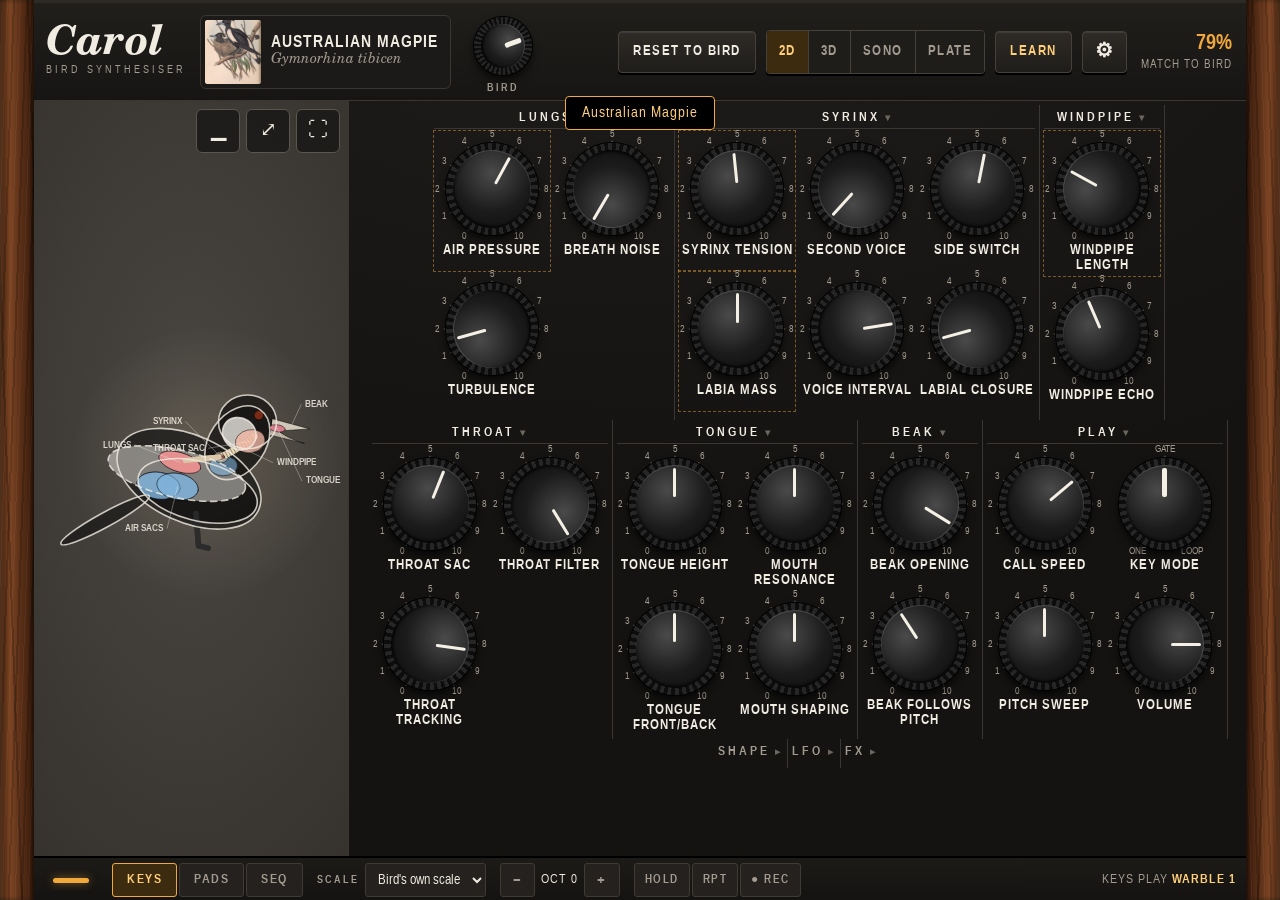
==== commit 5407353a: "Plate gallery: flip between plates, preferred artist, your own picture Co-Authored-By: Claude Opus 5" ====
--- a/web/index.html
+++ b/web/index.html
@@ -46,7 +46,10 @@
         <canvas id="view2d"></canvas>
         <canvas id="view3d"></canvas>
         <canvas id="sono"></canvas>
-        <figure id="plate"><img id="plateImg" alt=""><figcaption id="plateCap"></figcaption></figure>
+        <figure id="plate"><img id="plateImg" alt=""><figcaption id="plateCap"></figcaption>
+          <div class="pl-nav"><button id="plPrev" aria-label="Previous plate">‹</button><span id="plWho"></span><span class="pl-dots" id="plDots"></span><button id="plNext" aria-label="Next plate">›</button><button id="plMine" class="pl-mine">+ MY PICTURE</button></div>
+          <input type="file" id="plFile" accept="image/*" hidden>
+        </figure>
         <div class="view-hud" id="viewHud"></div>
         <div class="view-size" id="viewSize">
           <button data-size="hidden" title="Hide the bird">▁</button>
--- a/web/css/carol.css
+++ b/web/css/carol.css
@@ -513,3 +513,19 @@
   .section { border-bottom: 0; width: auto; }
   .section .grid { grid-auto-flow: column; grid-template-columns: none; }
 }
+/* bird menu: family headings */
+.ps-list li.fam { display: flex; gap: 8px; align-items: baseline; padding: 10px 12px 2px; cursor: default; border: 0; background: none; }
+.ps-list li.fam span { font-size: 11px; letter-spacing: 2px; text-transform: uppercase; color: var(--amber); }
+.ps-list li.fam i { font-size: 12px; color: var(--faint); }
+/* plate gallery: flip between each bird's plates (and your own picture) */
+.pl-nav { display: flex; align-items: center; justify-content: center; gap: 8px; padding: 2px 8px 6px; font-family: var(--font); color: #6b604f; font-size: 12px; letter-spacing: 1px; flex-wrap: wrap; }
+.pl-nav button { background: #efe6d2; border: 1px solid #b7aa8f; color: var(--ink); border-radius: 4px; min-width: 34px; min-height: 30px; font-size: 18px; line-height: 1; font-family: inherit; }
+.pl-nav button[hidden] { display: none; }
+.pl-nav .pl-mine { font-size: 11px; letter-spacing: 1px; padding: 0 10px; margin-left: 6px; }
+.pl-dots { display: inline-flex; gap: 6px; }
+.pl-dots button { width: 10px; height: 10px; min-width: 0; min-height: 0; padding: 0; border-radius: 50%; background: #d6ccb6; border: 1px solid #b7aa8f; }
+.pl-dots button.on { background: #7a3d12; border-color: #7a3d12; }
+.ps-plate { position: relative; }
+.ps-plnav { display: flex; align-items: center; justify-content: center; gap: 8px; padding: 0 8px 4px; font-family: var(--font); color: #6b604f; font-size: 12px; letter-spacing: 1px; }
+.ps-plnav[hidden] { display: none; }
+.ps-plnav button { background: #efe6d2; border: 1px solid #b7aa8f; color: var(--ink); border-radius: 4px; min-width: 34px; min-height: 28px; font-size: 18px; line-height: 1; }
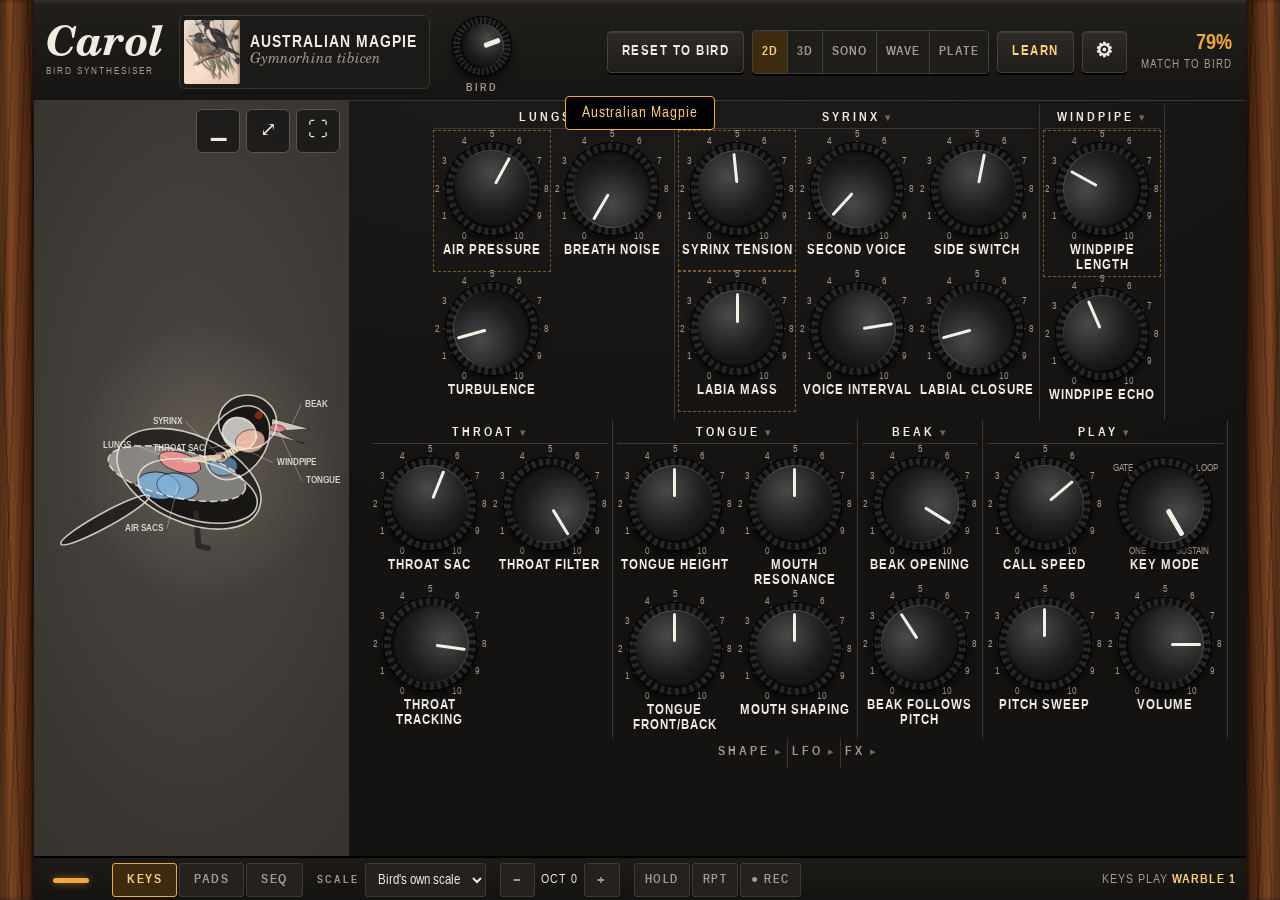
==== commit c955fd81: "WAVE view, morphing between birds, SUSTAIN key mode, stronger knobs, plate gallery without own pictu" ====
--- a/web/index.html
+++ b/web/index.html
@@ -33,7 +33,7 @@
       <div class="top-buttons">
         <button class="rocker" id="resetBtn" title="Return every knob to the fitted bird"><span class="long">RESET TO BIRD</span><span class="short">↺</span></button>
         <div class="seg" id="viewSeg">
-          <button data-view="2d" class="on">2D</button><button data-view="3d">3D</button><button data-view="sono">SONO</button><button data-view="plate">PLATE</button>
+          <button data-view="2d" class="on">2D</button><button data-view="3d">3D</button><button data-view="sono">SONO</button><button data-view="wave">WAVE</button><button data-view="plate">PLATE</button>
         </div>
         <button class="rocker learn" id="learnBtn" title="About this bird">LEARN</button>
         <button class="rocker gear" id="setBtn" title="Settings: MIDI, tempo, tuning, sharing" aria-label="Settings">⚙</button>
@@ -46,9 +46,9 @@
         <canvas id="view2d"></canvas>
         <canvas id="view3d"></canvas>
         <canvas id="sono"></canvas>
+        <canvas id="wave"></canvas>
         <figure id="plate"><img id="plateImg" alt=""><figcaption id="plateCap"></figcaption>
-          <div class="pl-nav"><button id="plPrev" aria-label="Previous plate">‹</button><span id="plWho"></span><span class="pl-dots" id="plDots"></span><button id="plNext" aria-label="Next plate">›</button><button id="plMine" class="pl-mine">+ MY PICTURE</button></div>
-          <input type="file" id="plFile" accept="image/*" hidden>
+          <div class="pl-nav"><button id="plPrev" aria-label="Previous plate">‹</button><span id="plWho"></span><span class="pl-dots" id="plDots"></span><button id="plNext" aria-label="Next plate">›</button></div>
         </figure>
         <div class="view-hud" id="viewHud"></div>
         <div class="view-size" id="viewSize">
--- a/web/css/carol.css
+++ b/web/css/carol.css
@@ -521,7 +521,6 @@
 .pl-nav { display: flex; align-items: center; justify-content: center; gap: 8px; padding: 2px 8px 6px; font-family: var(--font); color: #6b604f; font-size: 12px; letter-spacing: 1px; flex-wrap: wrap; }
 .pl-nav button { background: #efe6d2; border: 1px solid #b7aa8f; color: var(--ink); border-radius: 4px; min-width: 34px; min-height: 30px; font-size: 18px; line-height: 1; font-family: inherit; }
 .pl-nav button[hidden] { display: none; }
-.pl-nav .pl-mine { font-size: 11px; letter-spacing: 1px; padding: 0 10px; margin-left: 6px; }
 .pl-dots { display: inline-flex; gap: 6px; }
 .pl-dots button { width: 10px; height: 10px; min-width: 0; min-height: 0; padding: 0; border-radius: 50%; background: #d6ccb6; border: 1px solid #b7aa8f; }
 .pl-dots button.on { background: #7a3d12; border-color: #7a3d12; }
@@ -529,3 +528,10 @@
 .ps-plnav { display: flex; align-items: center; justify-content: center; gap: 8px; padding: 0 8px 4px; font-family: var(--font); color: #6b604f; font-size: 12px; letter-spacing: 1px; }
 .ps-plnav[hidden] { display: none; }
 .ps-plnav button { background: #efe6d2; border: 1px solid #b7aa8f; color: var(--ink); border-radius: 4px; min-width: 34px; min-height: 28px; font-size: 18px; line-height: 1; }
+/* five views in the top bar: keep it on one line on 1280-wide screens (the Pi) */
+@media (min-width: 901px) and (max-width: 1500px) {
+  .seg button { padding: 9px 9px; font-size: 13px; letter-spacing: 1px; }
+  .top-buttons { gap: 8px; }
+  #resetBtn .long { white-space: nowrap; }
+  .logo small { white-space: nowrap; font-size: 10px; letter-spacing: 2px; }
+}
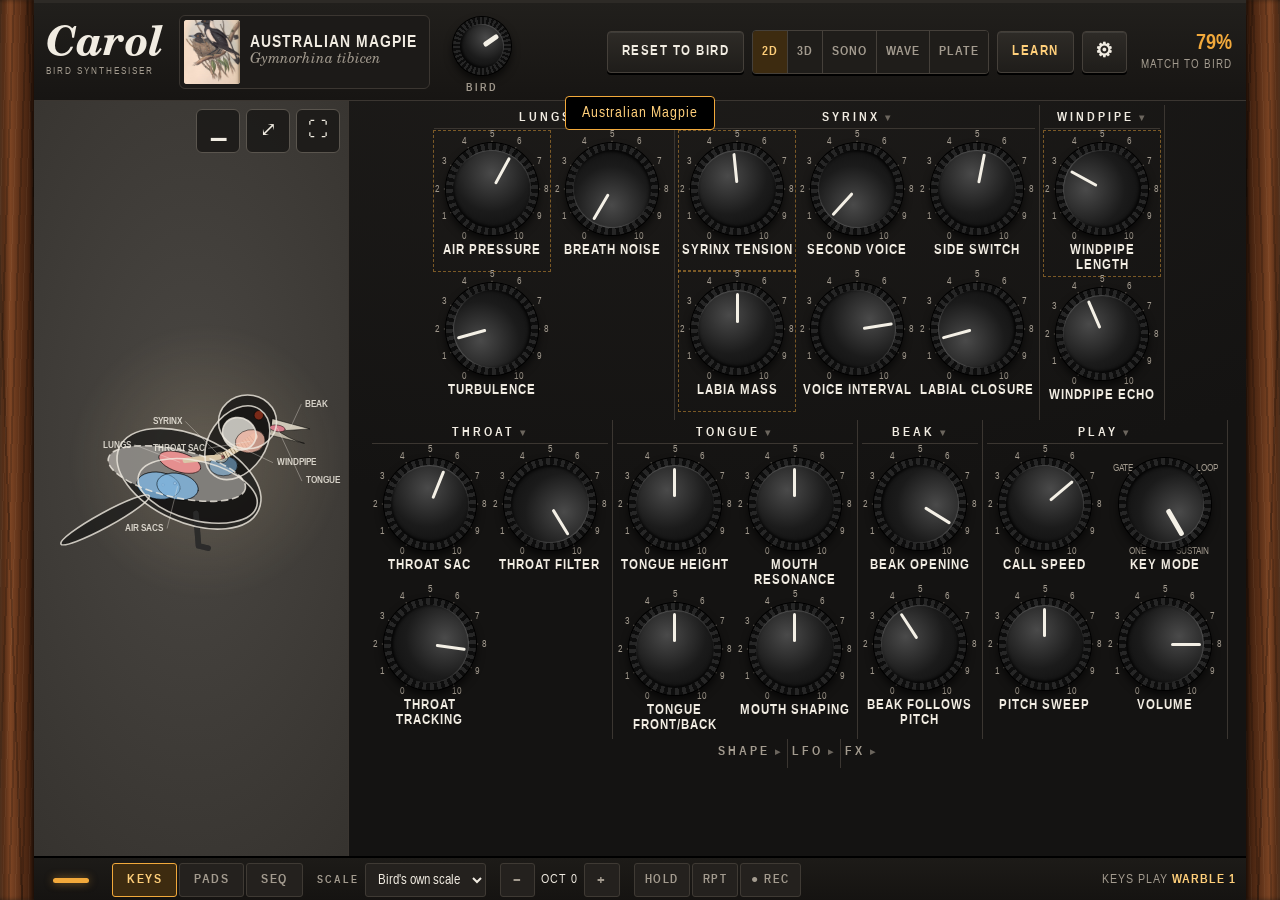
==== commit b5faaa99: "Plates: swipe to change, clean look (no arrow bar) Co-Authored-By: Claude Opus 5.5 <noreply@anthropi" ====
--- a/web/index.html
+++ b/web/index.html
@@ -48,7 +48,7 @@
         <canvas id="sono"></canvas>
         <canvas id="wave"></canvas>
         <figure id="plate"><img id="plateImg" alt=""><figcaption id="plateCap"></figcaption>
-          <div class="pl-nav"><button id="plPrev" aria-label="Previous plate">‹</button><span id="plWho"></span><span class="pl-dots" id="plDots"></span><button id="plNext" aria-label="Next plate">›</button></div>
+          <div class="pl-badge" id="plBadge" hidden></div>
         </figure>
         <div class="view-hud" id="viewHud"></div>
         <div class="view-size" id="viewSize">
--- a/web/css/carol.css
+++ b/web/css/carol.css
@@ -259,8 +259,9 @@
   .pads { grid-template-columns: repeat(2, 1fr); overflow-y: auto; grid-auto-rows: 92px; }
   #presets { flex-direction: column; padding: max(10px, env(safe-area-inset-top)) 10px 10px; }
   .ps-plate { flex: 0 0 26%; }
-  .ps-cat { flex: 1 1 0; min-width: 0; max-width: none; padding: 7px 10px; }
-  .ps-cat b { font-size: 12px; letter-spacing: 1px; white-space: normal; }
+  .ps-cat { flex: 0 0 auto; min-width: 0; max-width: none; padding: 7px 12px; }
+  .ps-cat b { font-size: 12px; letter-spacing: 1px; white-space: nowrap; }
+  .ps-cat small .rg { display: none; }
   .ps-about, .ps-foot .hint { display: none; }
   .ps-list b { font-size: 17px; }
   .ps-list i { font-size: 14px; }
@@ -535,3 +536,24 @@
   #resetBtn .long { white-space: nowrap; }
   .logo small { white-space: nowrap; font-size: 10px; letter-spacing: 2px; }
 }
+/* plate arrows: big enough to tap, and always on top of the zoomed image */
+.pl-nav { position: relative; z-index: 2; background: var(--paper); }
+.pl-nav button { min-width: 44px; min-height: 36px; touch-action: manipulation; }
+@media (max-width: 900px) {
+}
+.pl-nav .pl-dots button { min-width: 0; min-height: 0; width: 11px; height: 11px; padding: 0; }
+@media (max-width: 900px) {
+  /* small bird panel: a two-line caption, so the plate itself keeps the space */
+  #plate figcaption { display: -webkit-box; -webkit-line-clamp: 2; -webkit-box-orient: vertical; overflow: hidden; font-size: 12px; line-height: 1.3; padding: 0 8px; margin: 2px 0; }
+  .pl-nav { padding: 0 6px 2px; gap: 6px; }
+  .pl-nav button { min-height: 32px; }
+}
+
+/* family headings: English name, then the Latin family on its own (never split mid-word) */
+.ps-list li.fam { flex-wrap: wrap; row-gap: 0; }
+.ps-list li.fam i { white-space: nowrap; }
+/* plate swipe label: appears for a moment after a swipe */
+.pl-badge { position: absolute; left: 50%; top: 45%; transform: translate(-50%, -50%); background: rgba(20,19,18,.78); color: #f1ece2; font-family: var(--font); font-size: 13px; letter-spacing: 1px; padding: 5px 12px; border-radius: 14px; pointer-events: none; z-index: 3; white-space: nowrap; }
+.pl-badge[hidden] { display: none; }
+.pl-badge.fade { animation: plfade 1.8s ease forwards; }
+@keyframes plfade { 0% { opacity: 0; } 12% { opacity: 1; } 75% { opacity: 1; } 100% { opacity: 0; } }
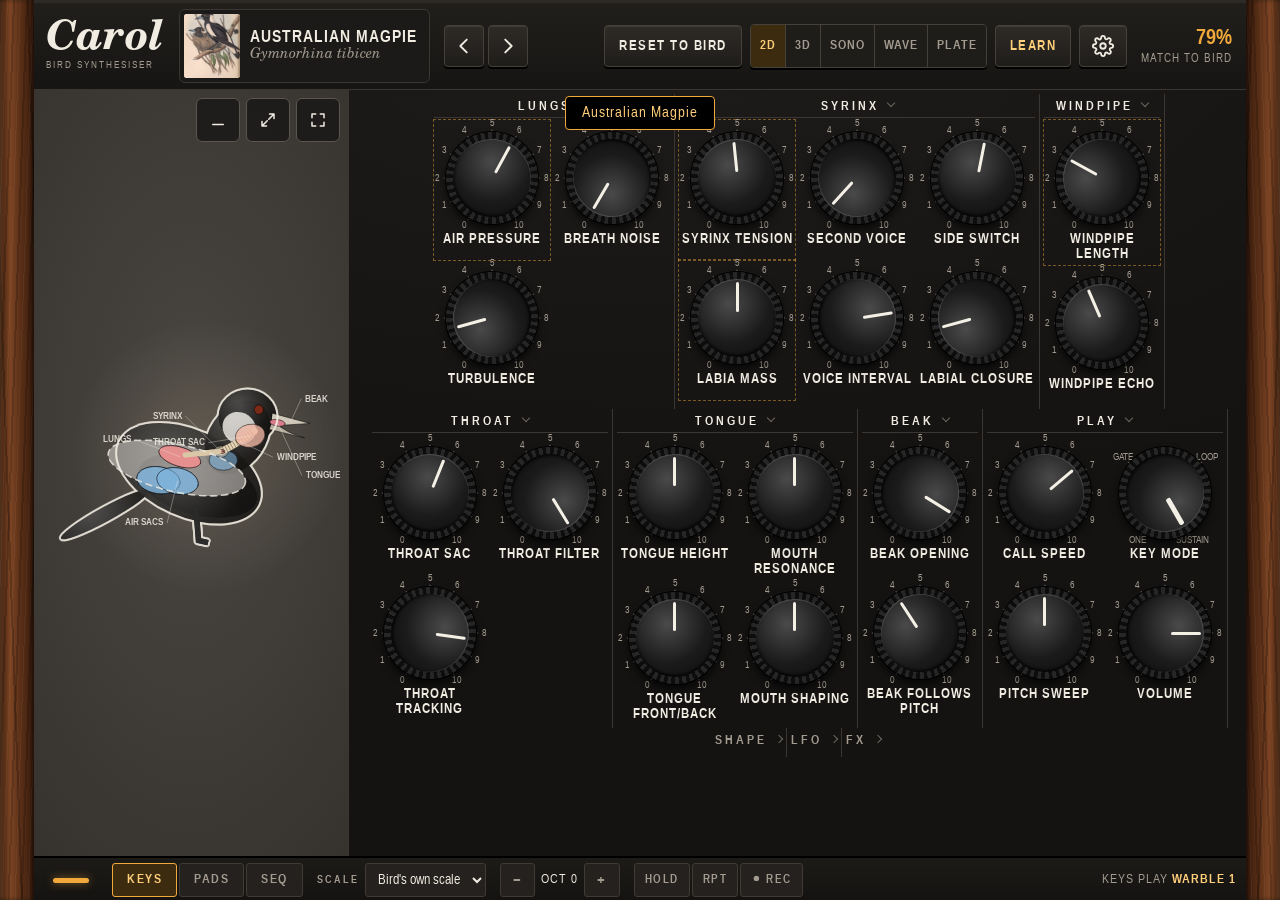
==== commit 09610cea: "Monochrome line icons everywhere (no emoji); BIRD knob replaced by previous/next arrows Co-Authored-" ====
--- a/web/index.html
+++ b/web/index.html
@@ -26,17 +26,17 @@
         <img id="birdThumb" alt="">
         <span><b id="birdName">—</b><i id="birdSci"></i></span>
       </button>
-      <div class="main-knob-wrap">
-        <div id="mainKnob"></div>
-        <label>BIRD</label>
+      <div class="bird-arrows" role="group" aria-label="Previous or next bird">
+        <button class="rocker" id="birdPrev" data-icon="prev" title="Previous bird" aria-label="Previous bird"></button>
+        <button class="rocker" id="birdNext" data-icon="next" title="Next bird" aria-label="Next bird"></button>
       </div>
       <div class="top-buttons">
-        <button class="rocker" id="resetBtn" title="Return every knob to the fitted bird"><span class="long">RESET TO BIRD</span><span class="short">↺</span></button>
+        <button class="rocker" id="resetBtn" title="Return every knob to the fitted bird"><span class="long">RESET TO BIRD</span><span class="short" data-icon="reset"></span></button>
         <div class="seg" id="viewSeg">
           <button data-view="2d" class="on">2D</button><button data-view="3d">3D</button><button data-view="sono">SONO</button><button data-view="wave">WAVE</button><button data-view="plate">PLATE</button>
         </div>
         <button class="rocker learn" id="learnBtn" title="About this bird">LEARN</button>
-        <button class="rocker gear" id="setBtn" title="Settings: MIDI, tempo, tuning, sharing" aria-label="Settings">⚙</button>
+        <button class="rocker gear" id="setBtn" title="Settings: MIDI, tempo, tuning, sharing" aria-label="Settings" data-icon="gear"></button>
       </div>
       <div class="match" id="matchBadge" title="How close the fitted model gets to the recordings"></div>
     </header>
@@ -52,9 +52,9 @@
         </figure>
         <div class="view-hud" id="viewHud"></div>
         <div class="view-size" id="viewSize">
-          <button data-size="hidden" title="Hide the bird">▁</button>
-          <button data-size="big" title="Big bird: hide the knobs">⤢</button>
-          <button data-size="full" title="Full screen">⛶</button>
+          <button data-size="hidden" title="Hide the bird" aria-label="Hide the bird"></button>
+          <button data-size="big" title="Big bird: hide the knobs" aria-label="Big bird"></button>
+          <button data-size="full" title="Full screen" aria-label="Full screen"></button>
         </div>
       </div>
       <div class="knobs" id="knobs"></div>
@@ -76,7 +76,7 @@
           <button id="octDown">−</button><span id="octVal">OCT 0</span><button id="octUp">+</button>
         </div>
         <div class="pb-perf">
-          <button id="holdBtn" title="Hold: notes keep sounding after you let go">HOLD</button><button id="rptBtn" title="Repeat: held calls retrigger in time (speed in Settings)">RPT</button><button id="recBtn" class="rec" title="Record what you play (with effects) to a WAV file">●<span class="long"> REC</span></button>
+          <button id="holdBtn" title="Hold: notes keep sounding after you let go">HOLD</button><button id="rptBtn" title="Repeat: held calls retrigger in time (speed in Settings)">RPT</button><button id="recBtn" class="rec" title="Record what you play (with effects) to a WAV file" data-icon="rec"><span class="long"> REC</span></button>
         </div>
         <div class="pb-call" id="pbCall"></div>
       </div>
@@ -94,7 +94,7 @@
 <div class="overlay" id="presets" hidden>
   <div class="ps-plate"><img id="psImg" alt=""><div class="ps-cap" id="psCap"></div></div>
   <div class="ps-side">
-    <div class="ps-head"><h2>BIRDS</h2><input type="search" id="psSearch" placeholder="Search birds, families, places" autocomplete="off"><button class="x" data-close>✕</button></div>
+    <div class="ps-head"><h2>BIRDS</h2><input type="search" id="psSearch" placeholder="Search birds, families, places" autocomplete="off"><button class="x" data-close data-icon="close" aria-label="Close"></button></div>
     <div class="ps-cats" id="psCats" role="tablist"></div>
     <p class="ps-about" id="psAbout"></p>
     <ol class="ps-list" id="psList"></ol>
@@ -113,7 +113,7 @@
       <div class="ll-tabs" id="llTabs">
         <button data-tab="overview" class="on">OVERVIEW</button><button data-tab="deep">DEEP DIVE</button><button data-tab="anatomy">ANATOMY</button><button data-tab="voice">HOW CAROL SINGS IT</button><button data-tab="sources">SOURCES</button>
       </div>
-      <button class="x" data-close><span>✕</span></button>
+      <button class="x" data-close data-icon="close" aria-label="Close"></button>
     </div>
     <article class="ll-body" id="llBody"></article>
   </div>
@@ -122,7 +122,7 @@
 <!-- import -->
 <div class="overlay" id="import" hidden>
   <div class="im-sheet">
-    <div class="ll-head"><h2>IMPORT YOUR OWN BIRD</h2><button class="x" data-close>✕</button></div>
+    <div class="ll-head"><h2>IMPORT YOUR OWN BIRD</h2><button class="x" data-close data-icon="close" aria-label="Close"></button></div>
     <div class="im-body">
       <p>Add one or more recordings of a single bird species. Carol finds its clearest calls, then tunes the body model until it sounds closest. Nothing leaves this device.</p>
       <label class="field">Name <input id="imName" placeholder="e.g. Backyard butcherbird"></label>
@@ -140,11 +140,11 @@
   </div>
 </div>
 
-<div class="overlay viewer" id="viewer" hidden><div class="vw-box" id="vwBox"><img id="vwImg" alt=""></div><div class="vw-cap" id="vwCap"></div><button class="x" data-close>✕</button></div>
+<div class="overlay viewer" id="viewer" hidden><div class="vw-box" id="vwBox"><img id="vwImg" alt=""></div><div class="vw-cap" id="vwCap"></div><button class="x" data-close data-icon="close" aria-label="Close"></button></div>
 <!-- settings -->
 <div class="overlay learn-layer" id="settings" hidden>
   <div class="ll-sheet">
-    <div class="ll-head"><h2>SETTINGS</h2><button class="x" data-close><span>✕</span></button></div>
+    <div class="ll-head"><h2>SETTINGS</h2><button class="x" data-close data-icon="close" aria-label="Close"></button></div>
     <article class="ll-body st-body" id="stBody"></article>
   </div>
 </div>
--- a/web/css/carol.css
+++ b/web/css/carol.css
@@ -68,7 +68,7 @@
 .seg button.on { background: #3d2b10; color: var(--amber-2); }
 
 /* ---------------------------------------------------------------- work area */
-.work { display: grid; grid-template-columns: minmax(290px, 30%) minmax(0, 1fr); min-height: 0; min-width: 0; position: relative; }
+.work { display: grid; grid-template-columns: max(290px, 30%) minmax(0, 1fr); min-height: 0; min-width: 0; position: relative; }
 .view { position: relative; border-right: 1px solid var(--line); background: radial-gradient(90% 75% at 50% 45%, #4a4743, #34312d); min-height: 0; overflow: hidden; }
 .view canvas { position: absolute; inset: 0; width: 100%; height: 100%; display: none; touch-action: none; }
 .view canvas.on { display: block; }
@@ -181,7 +181,7 @@
 .ps-about { margin: 4px 2px 8px; font-family: "CarolText", serif; font-size: 14px; color: var(--dim); line-height: 1.35; flex: 0 0 auto; }
 .ps-list li { display: grid; grid-template-columns: 1fr auto; gap: 2px 10px; padding: 9px 12px; border-radius: 4px; border: 1px solid transparent; cursor: pointer; }
 .ps-list li.hi { background: #2b2116; border-color: var(--amber); }
-.ps-list li.cur b::after { content: " ●"; color: var(--amber); font-size: 12px; }
+.ps-list li.cur b::after { content: ""; display: inline-block; width: 7px; height: 7px; border-radius: 50%; background: var(--amber); margin-left: 8px; vertical-align: 2px; }
 .ps-list b { font-size: 19px; letter-spacing: 1px; text-transform: uppercase; min-width: 0; overflow-wrap: anywhere; line-height: 1.2; }
 .ps-list i { font-family: "CarolText", serif; color: var(--dim); min-width: 0; overflow-wrap: anywhere; line-height: 1.3; }
 .ps-list .tags { grid-column: 1 / -1; font-size: 12px; color: var(--faint); letter-spacing: .5px; }
@@ -235,7 +235,10 @@
   .bird-chip img { width: 34px; height: 40px; }
   .bird-chip b { font-size: 14px; }
   .bird-chip i { font-size: 12px; }
-  .main-knob-wrap, .match { display: none; }
+  .match { display: none; }
+  .bird-arrows { gap: 3px; }
+  .bird-arrows .rocker { min-width: 34px; padding: 4px 3px; }
+  .bird-arrows .ic { width: 20px; height: 20px; }
   .top-buttons { margin-left: 0; gap: 5px; }
   .rocker { padding: 5px 8px; font-size: 12px; letter-spacing: 1px; min-height: 38px; }
   #resetBtn .long { display: none; }
@@ -300,8 +303,8 @@
 
 /* collapsible knob sections: tap the title */
 .section h3 { cursor: pointer; }
-.section h3::after { content: " ▾"; color: var(--faint); font-size: 10px; }
-.section.collapsed h3::after { content: " ▸"; }
+.section h3::after { content: ""; display: inline-block; width: 5px; height: 5px; margin-left: 9px; border-right: 1.5px solid var(--faint); border-bottom: 1.5px solid var(--faint); transform: rotate(45deg); vertical-align: 4px; }
+.section.collapsed h3::after { transform: rotate(-45deg); vertical-align: 2px; }
 .section.collapsed .grid { display: none; }
 .section.collapsed h3 { border-bottom: 0; color: var(--dim); }
 /* bird view folded to a strip */
@@ -361,10 +364,6 @@
   body.pb-open:not([data-viewsize="big"]) .work { grid-template-rows: 24% 1fr; }
   .knobs { align-content: flex-start; overflow-y: auto; }
   .section { padding: 6px 4px 4px; }
-  .main-knob-wrap { display: flex; }
-  .main-knob-wrap .kn { --knob: 44px; }
-  #mainKnob .dial { height: 56px; width: 60px; }
-  .main-knob-wrap label { font-size: 9px; }
   .match { display: block; min-width: 0; }
 }
 
@@ -557,3 +556,33 @@
 .pl-badge[hidden] { display: none; }
 .pl-badge.fade { animation: plfade 1.8s ease forwards; }
 @keyframes plfade { 0% { opacity: 0; } 12% { opacity: 1; } 75% { opacity: 1; } 100% { opacity: 0; } }
+/* part description on a small bird panel (phones): three lines at most; tap to read it all */
+@media (max-width: 900px) {
+  .view-hud, .view.bare .view-hud { left: 10px; right: 10px; bottom: 58px; width: auto !important; font-size: 11px; line-height: 1.35; letter-spacing: .5px; pointer-events: auto; display: -webkit-box; -webkit-line-clamp: 2; -webkit-box-orient: vertical; overflow: hidden; max-height: calc(2.7em + 4px); padding-bottom: 0 !important; border-bottom: 4px solid rgba(20,19,18,.78); border-radius: 4px; background-clip: padding-box; }
+  .view-hud:empty { border: 0; }
+  .view-hud.open { max-height: 70% !important; }
+  .view-hud .hud-knobs { display: none; }
+  .view-hud.open { -webkit-line-clamp: unset; display: block; max-height: 70%; overflow-y: auto; z-index: 6; }
+  .view-hud:empty { display: none; }
+}
+
+/* monochrome line icons (js/icons.js): sized to the text, coloured like it */
+.ic { width: 1.15em; height: 1.15em; vertical-align: -0.2em; flex: none; }
+.rocker.gear .ic { width: 22px; height: 22px; vertical-align: middle; }
+#resetBtn .short .ic { width: 20px; height: 20px; vertical-align: middle; }
+.view-size button .ic { width: 18px; height: 18px; vertical-align: middle; }
+button.x .ic { width: 18px; height: 18px; vertical-align: middle; }
+.ps-fav .ic { width: 17px; height: 17px; vertical-align: middle; }
+.rec .ic { width: .9em; height: .9em; vertical-align: -0.08em; }
+/* previous / next bird (replaces the on-screen BIRD knob) */
+.bird-arrows { display: flex; gap: 4px; align-items: center; }
+.bird-arrows .rocker { padding: 4px 8px; line-height: 1; display: flex; align-items: center; justify-content: center; min-width: 40px; }
+.bird-arrows .ic { width: 22px; height: 22px; }
+/* phones: slimmer top-bar buttons so the bird's name keeps some room beside the arrows */
+@media (max-width: 600px) {
+  .topbar { gap: 4px; }
+  .top-buttons { gap: 3px; }
+  .bird-arrows .rocker, #resetBtn, .rocker.gear { min-width: 30px; padding: 4px 4px; }
+  .bird-arrows .ic, #resetBtn .short .ic, .rocker.gear .ic { width: 19px; height: 19px; }
+  .rocker.learn { padding: 5px 6px; letter-spacing: .5px; }
+}
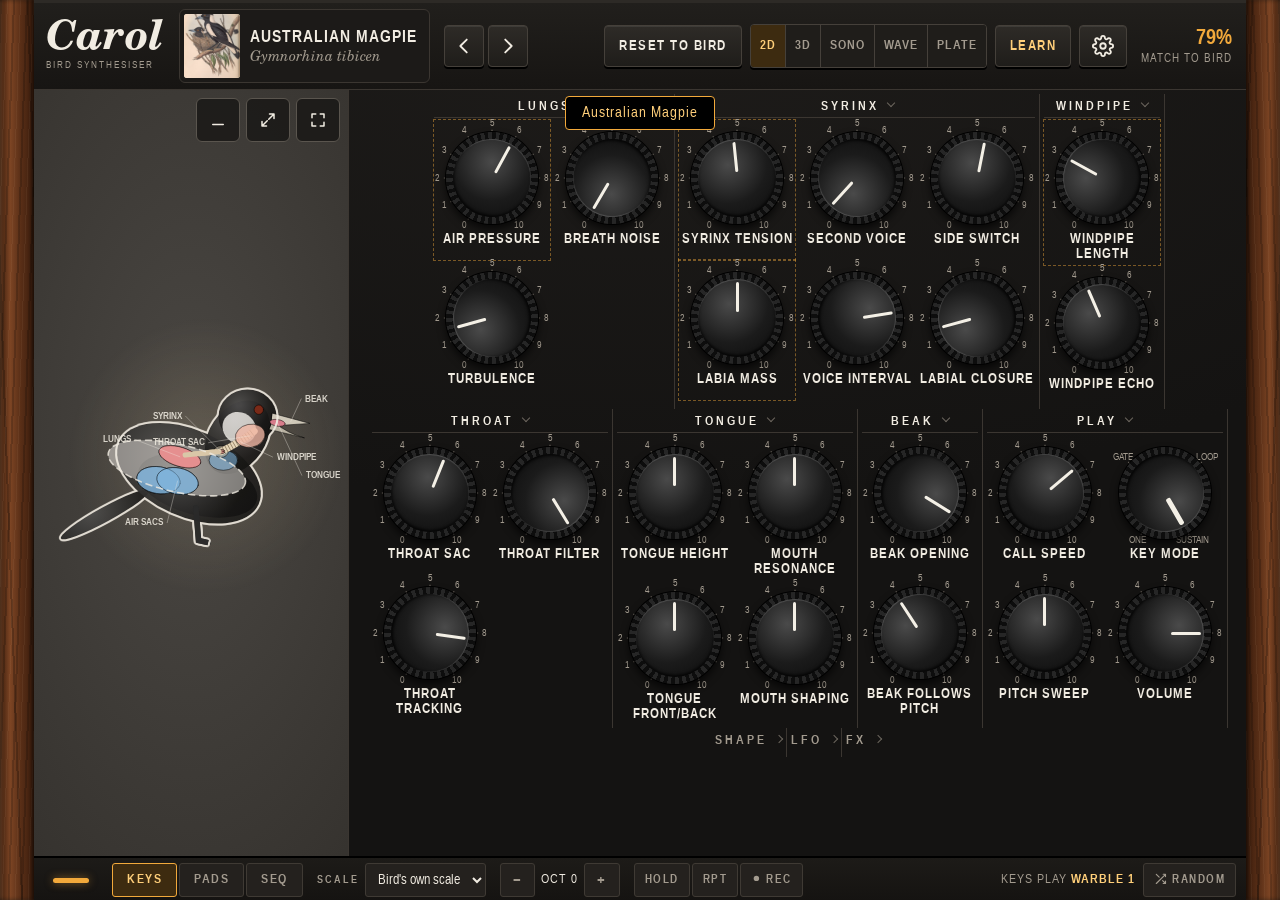
==== commit 9c4c2004: "3D scan look: cross-section rings, organs inside, depth fade, live readouts; SCAN/GLASS switch Co-Au" ====
--- a/web/index.html
+++ b/web/index.html
@@ -50,6 +50,7 @@
         <figure id="plate"><img id="plateImg" alt=""><figcaption id="plateCap"></figcaption>
           <div class="pl-badge" id="plBadge" hidden></div>
         </figure>
+        <button class="v3-style" id="v3Style" hidden title="3D look: scan or glass">SCAN</button>
         <div class="view-hud" id="viewHud"></div>
         <div class="view-size" id="viewSize">
           <button data-size="hidden" title="Hide the bird" aria-label="Hide the bird"></button>
--- a/web/css/carol.css
+++ b/web/css/carol.css
@@ -49,7 +49,7 @@
 .bird-chip span { display: flex; flex-direction: column; min-width: 0; }
 .bird-chip { min-width: 0; overflow: hidden; }
 .panel, .topbar { min-width: 0; }
-.bird-chip b { font-size: 17px; letter-spacing: 1px; text-transform: uppercase; white-space: nowrap; overflow: hidden; text-overflow: ellipsis; }
+.bird-chip b { font-size: 17px; letter-spacing: 1px; text-transform: uppercase; white-space: nowrap; overflow: hidden; text-overflow: ellipsis; line-height: 1.3; padding-top: 2px; }
 .bird-chip i { font-family: "CarolText", serif; color: var(--dim); font-size: 14px; white-space: nowrap; overflow: hidden; text-overflow: ellipsis; }
 .main-knob-wrap { display: flex; flex-direction: column; align-items: center; gap: 0; }
 .main-knob-wrap label { font-size: 11px; letter-spacing: 2px; color: var(--dim); font-weight: 700; }
@@ -128,7 +128,10 @@
 select { background: #24211e; border: 1px solid #3f3a34; border-radius: 3px; padding: 5px 8px; font-size: 14px; min-height: 34px; }
 .pb-oct { display: flex; align-items: center; gap: 6px; font-size: 13px; letter-spacing: 1px; }
 .pb-oct button { padding: 4px 12px; font-size: 16px; }
-.pb-call { margin-left: auto; font-size: 13px; letter-spacing: 1px; color: var(--dim); white-space: nowrap; overflow: hidden; text-overflow: ellipsis; }
+.pb-call { margin-left: auto; font-size: 13px; letter-spacing: 1px; color: var(--dim); white-space: nowrap; display: flex; align-items: center; gap: 8px; min-width: 0; }
+.pb-call > span { overflow: hidden; text-overflow: ellipsis; min-width: 0; }
+.pb-rand { background: #24211e; border: 1px solid #3f3a34; color: var(--dim); font-weight: 700; letter-spacing: 1.5px; padding: 6px 10px; border-radius: 3px; min-height: 34px; font-size: 12px; flex: none; }
+.pb-rand.on { color: var(--amber-2); border-color: var(--amber); background: #3d2b10; }
 .pb-call b { color: var(--amber-2); }
 .pb-body { height: 214px; padding: 4px 10px 10px; }
 .keys, .pads, .seq { height: 100%; display: none; }
@@ -256,7 +259,10 @@
   .pb-head { flex-wrap: wrap; height: auto; padding: 4px 6px; gap: 6px 8px; }
   .pb-handle { width: 40px; height: 36px; }
   .pb-tabs { flex: 1; }
-  .pb-scale label, .pb-call { display: none; }
+  .pb-scale label, .pb-call > span { display: none; }
+  .pb-call { margin-left: auto; order: 10; }
+  .pb-rand .long { display: none; }
+  .pb-rand { padding: 6px 8px; }
   .pb-scale select#scaleType { max-width: 160px; }
   .pb-body { height: calc(52vh - 96px); padding: 4px 6px 8px; }
   .pads { grid-template-columns: repeat(2, 1fr); overflow-y: auto; grid-auto-rows: 92px; }
@@ -407,7 +413,7 @@
 .sq-head { display: flex; align-items: center; gap: 6px; background: #1d1b18; border: 1px solid #3f3a34; border-radius: 3px; color: var(--label); padding: 2px 6px 2px 2px; text-align: left; min-width: 0; font-family: inherit; }
 .sq-head img, .sq-head i { width: 26px; height: 30px; object-fit: cover; border-radius: 2px; background: var(--paper); flex: 0 0 auto; }
 .sq-head span { display: flex; flex-direction: column; min-width: 0; }
-.sq-head b { font-size: 12px; letter-spacing: .5px; text-transform: uppercase; white-space: nowrap; overflow: hidden; text-overflow: ellipsis; }
+.sq-head b { font-size: 12px; letter-spacing: .5px; text-transform: uppercase; white-space: nowrap; overflow: hidden; text-overflow: ellipsis; line-height: 1.3; }
 .sq-head small { font-size: 11px; color: var(--dim); white-space: nowrap; overflow: hidden; text-overflow: ellipsis; }
 .sq-cell { background: #24211e; border: 1px solid #34302b; border-radius: 3px; padding: 0; min-width: 0; touch-action: manipulation; }
 .sq-cell.beat { background: #2c2824; }
@@ -586,3 +592,12 @@
   .bird-arrows .ic, #resetBtn .short .ic, .rocker.gear .ic { width: 19px; height: 19px; }
   .rocker.learn { padding: 5px 6px; letter-spacing: .5px; }
 }
+/* 3D scan style: the readout layer sits over the 3D canvas and follows it */
+#view3dLabels { pointer-events: none; }
+#view3d.on + #view3dLabels { display: block; }
+/* 3D look switch (top right of the bird panel, 3D view only) */
+.v3-style { position: absolute; top: 10px; left: 10px; z-index: 4; background: rgba(20,19,18,.82); border: 1px solid #3f3a34; color: var(--dim); font-weight: 700; letter-spacing: 1.5px; font-size: 11px; padding: 6px 10px; border-radius: 3px; min-height: 32px; }
+.v3-style.on { color: var(--amber-2); border-color: var(--amber); }
+.v3-style[hidden] { display: none; }
+body[data-viewsize="hidden"] .v3-style { display: none; }
+@media (max-width: 900px) { .v3-style { left: auto; right: 10px; } }
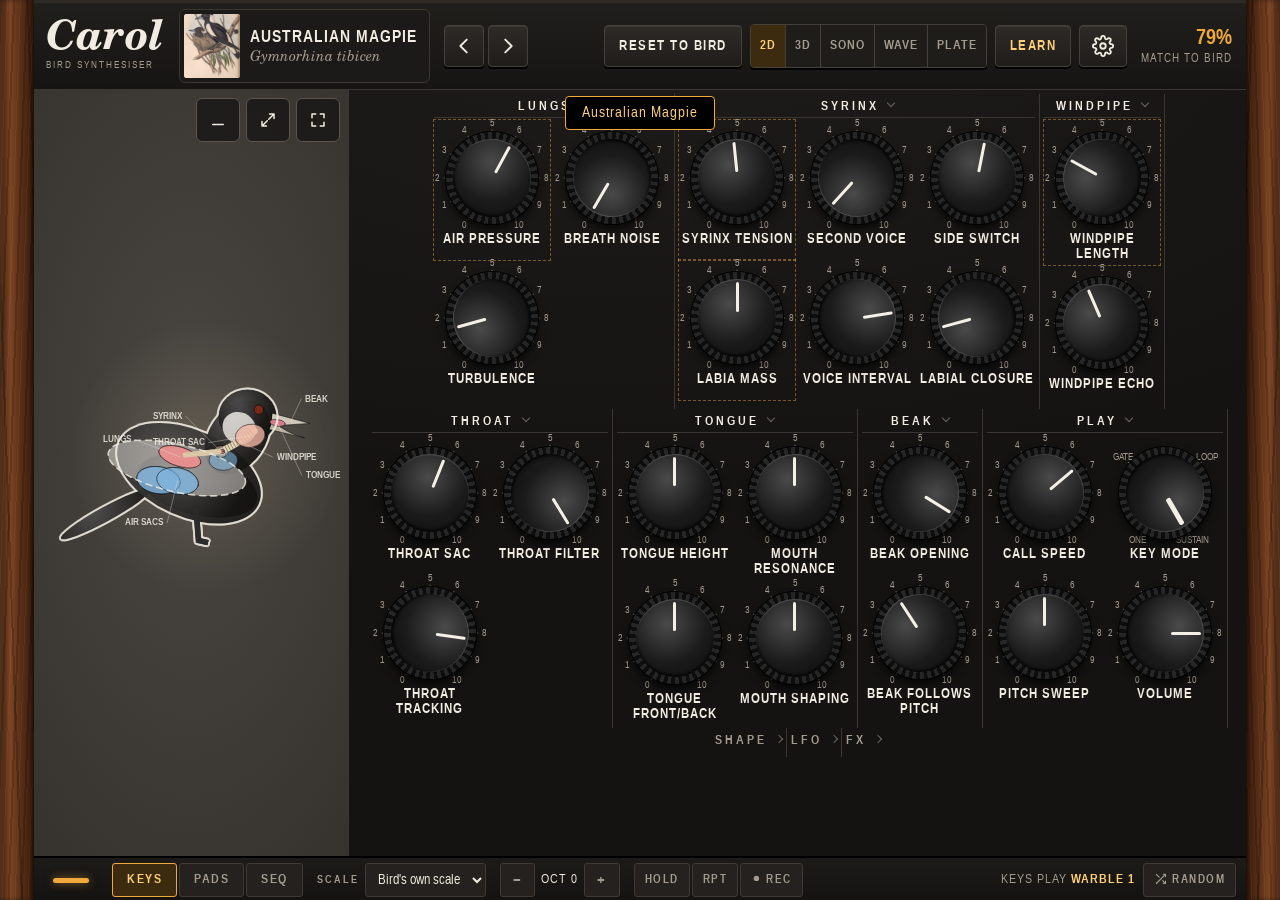
==== commit d0b77aab: "3D: colour-coded readouts (three layouts), same background as 2D, markings show, one 3D look Co-Auth" ====
--- a/web/index.html
+++ b/web/index.html
@@ -50,7 +50,6 @@
         <figure id="plate"><img id="plateImg" alt=""><figcaption id="plateCap"></figcaption>
           <div class="pl-badge" id="plBadge" hidden></div>
         </figure>
-        <button class="v3-style" id="v3Style" hidden title="3D look: scan or glass">SCAN</button>
         <div class="view-hud" id="viewHud"></div>
         <div class="view-size" id="viewSize">
           <button data-size="hidden" title="Hide the bird" aria-label="Hide the bird"></button>
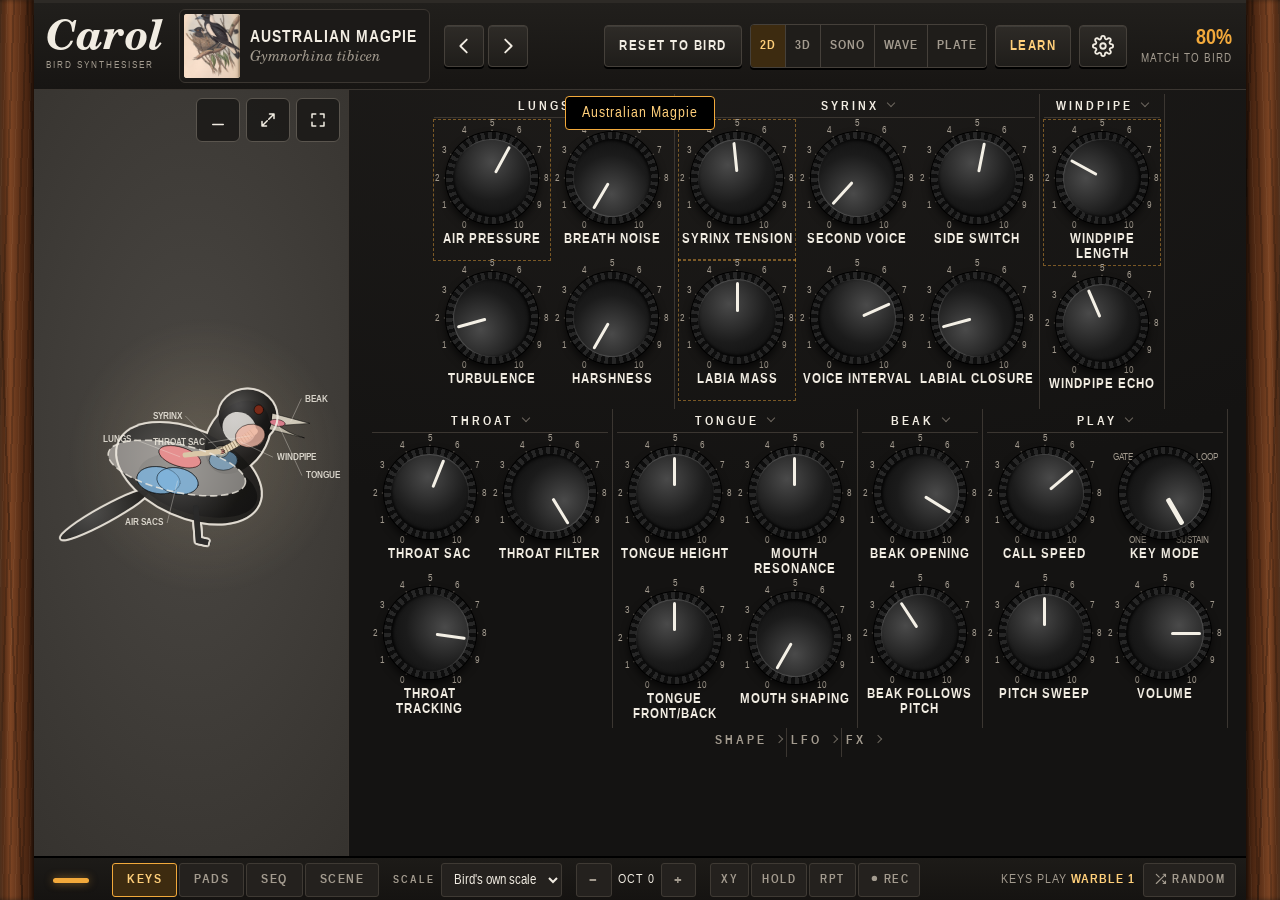
==== commit 05d4b4c6: "Scene (dawn chorus) tab + hidden XY expression pad Co-Authored-By: Claude Opus 5.5 <noreply@anthropi" ====
--- a/web/index.html
+++ b/web/index.html
@@ -65,7 +65,7 @@
       <div class="pb-head">
         <button class="pb-handle" id="pbHandle" aria-label="Show play bar"><span></span></button>
         <div class="pb-tabs" id="pbTabs">
-          <button data-tab="keys" class="on">KEYS</button><button data-tab="pads">PADS</button><button data-tab="seq">SEQ</button>
+          <button data-tab="keys" class="on">KEYS</button><button data-tab="pads">PADS</button><button data-tab="seq">SEQ</button><button data-tab="scene" title="Dawn chorus: a habitat's birds singing by themselves">SCENE</button>
         </div>
         <div class="pb-scale">
           <label>SCALE</label>
@@ -76,14 +76,16 @@
           <button id="octDown">−</button><span id="octVal">OCT 0</span><button id="octUp">+</button>
         </div>
         <div class="pb-perf">
-          <button id="holdBtn" title="Hold: notes keep sounding after you let go">HOLD</button><button id="rptBtn" title="Repeat: held calls retrigger in time (speed in Settings)">RPT</button><button id="recBtn" class="rec" title="Record what you play (with effects) to a WAV file" data-icon="rec"><span class="long"> REC</span></button>
+          <button id="xyBtn" title="XY pad: play the voice with your finger (syrinx tension across, air pressure up)">XY</button><button id="holdBtn" title="Hold: notes keep sounding after you let go">HOLD</button><button id="rptBtn" title="Repeat: held calls retrigger in time (speed in Settings)">RPT</button><button id="recBtn" class="rec" title="Record what you play (with effects) to a WAV file" data-icon="rec"><span class="long"> REC</span></button>
         </div>
         <div class="pb-call" id="pbCall"></div>
       </div>
       <div class="pb-body">
+        <div class="xy" id="xy"><canvas></canvas><button class="xy-exp" title="Bigger / smaller"></button></div>
         <div class="keys" id="keys"></div>
         <div class="pads" id="pads"></div>
         <div class="seq" id="seq"></div>
+        <div class="scene" id="scene"></div>
       </div>
     </footer>
   </main>
--- a/web/css/carol.css
+++ b/web/css/carol.css
@@ -69,7 +69,7 @@
 
 /* ---------------------------------------------------------------- work area */
 .work { display: grid; grid-template-columns: max(290px, 30%) minmax(0, 1fr); min-height: 0; min-width: 0; position: relative; }
-.view { position: relative; border-right: 1px solid var(--line); background: radial-gradient(90% 75% at 50% 45%, #4a4743, #34312d); min-height: 0; overflow: hidden; }
+.view { touch-action: none; position: relative; border-right: 1px solid var(--line); background: radial-gradient(90% 75% at 50% 45%, #4a4743, #34312d); min-height: 0; overflow: hidden; }
 .view canvas { position: absolute; inset: 0; width: 100%; height: 100%; display: none; touch-action: none; }
 .view canvas.on { display: block; }
 #plate { position: absolute; inset: 0; margin: 0; display: none; background: var(--paper); }
@@ -601,3 +601,46 @@
 .v3-style[hidden] { display: none; }
 body[data-viewsize="hidden"] .v3-style { display: none; }
 @media (max-width: 900px) { .v3-style { left: auto; right: 10px; } }
+/* live movement on a knob while a call plays (amber arc from the setting to the live value) */
+.kn svg.live { position: absolute; inset: 0; width: 100%; height: 100%; overflow: visible; pointer-events: none; z-index: 2; }
+.kn svg.live .live-arc { fill: none; stroke: var(--amber); stroke-width: 3.6; stroke-linecap: round; opacity: 0; transition: opacity .25s; }
+.kn svg.live .live-dot { fill: #ffd58a; stroke: rgba(20,18,16,.85); stroke-width: 1.2; opacity: 0; transition: opacity .25s; }
+.kn.moving svg.live .live-arc { opacity: .9; }
+.kn.moving svg.live .live-dot { opacity: 1; }
+/* bird guide: area chips under the region tabs, and each entry's range line */
+.ps-chips { display: flex; gap: 6px; margin: 2px 0 6px; overflow-x: auto; flex: 0 0 auto; scrollbar-width: none; touch-action: pan-x; }
+.ps-chips::-webkit-scrollbar { display: none; }
+.ps-chips[hidden] { display: none; }
+.ps-chip { flex: 0 0 auto; padding: 6px 12px; min-height: 32px; border-radius: 16px; border: 1px solid var(--line); background: #1a1816; color: var(--dim); font: 700 12px/1 var(--font); letter-spacing: 1px; cursor: pointer; white-space: nowrap; }
+.ps-chip.on { border-color: var(--amber); color: var(--amber); background: #2b2116; }
+.ps-list li .rng { grid-column: 1 / -1; font-size: 12px; color: var(--faint); letter-spacing: .3px; margin-top: 1px; }
+.ps-list li .rng .endemic { font-style: normal; font-weight: 700; font-size: 10px; letter-spacing: 1px; color: var(--amber-2); border: 1px solid rgba(242,169,59,.5); border-radius: 3px; padding: 1px 4px; margin-right: 4px; }
+
+/* SCENE (dawn chorus) */
+.scene { height: 100%; display: none; }
+.scene.on { display: flex; flex-direction: column; gap: 8px; overflow: hidden; }
+.sc-top { display: flex; gap: 10px; align-items: center; min-width: 0; }
+.sc-go { flex: none; min-height: 42px; min-width: 120px; padding: 0 16px; border-radius: 6px; border: 1px solid var(--line); background: #24211e; color: var(--cream, #f1ece2); font: 700 15px/1 var(--font); letter-spacing: 1.5px; display: flex; align-items: center; justify-content: center; gap: 8px; }
+.sc-go.on { background: #3d2b10; border-color: var(--amber); color: var(--amber-2); }
+.sc-habs { display: flex; gap: 6px; overflow-x: auto; scrollbar-width: none; min-width: 0; touch-action: pan-x; }
+.sc-habs::-webkit-scrollbar { display: none; }
+.sc-habs button { flex: none; min-height: 38px; padding: 0 14px; border-radius: 19px; border: 1px solid var(--line); background: #1a1816; color: var(--dim); font: 700 13px/1 var(--font); letter-spacing: .8px; white-space: nowrap; }
+.sc-habs button.on { border-color: var(--amber); color: var(--amber); background: #2b2116; }
+.sc-mid { flex: 1; min-height: 0; display: flex; gap: 12px; }
+.sc-knobs { --knob: 46px; display: flex; gap: 2px; flex: none; align-items: flex-start; }
+.sc-birds { flex: 1; min-width: 0; display: flex; flex-wrap: wrap; align-content: flex-start; gap: 6px; overflow-y: auto; }
+.sc-bird { display: flex; align-items: center; gap: 8px; padding: 4px 12px 4px 4px; min-height: 40px; border-radius: 22px; border: 1px solid var(--line); background: #1a1816; color: var(--faint); font: 700 13px/1 var(--font); opacity: .55; transition: background .3s, box-shadow .3s; }
+.sc-bird img { width: 30px; height: 30px; border-radius: 50%; object-fit: cover; object-position: center 30%; }
+.sc-bird.on { opacity: 1; color: var(--cream, #f1ece2); }
+.sc-bird.sing { background: #3d2b10; box-shadow: 0 0 0 2px var(--amber); }
+/* XY pad: hidden until the play bar's XY button; beside the keys, or the whole play area (expand) */
+.xy { display: none; position: relative; height: 100%; border-radius: 6px; background: #161412; border: 1px solid var(--line); overflow: hidden; touch-action: none; }
+.xy canvas { position: absolute; inset: 0; width: 100%; height: 100%; touch-action: none; }
+.xy-exp { position: absolute; top: 6px; right: 6px; width: 34px; height: 34px; border-radius: 6px; border: 1px solid var(--line); background: rgba(20,19,18,.8); color: var(--dim); display: flex; align-items: center; justify-content: center; z-index: 2; }
+.xy-exp .ic { width: 18px; height: 18px; }
+body.xy-on .pb-body:has(.keys.on) { display: flex; gap: 8px; }
+body.xy-on .pb-body:has(.keys.on) .xy { display: block; flex: 0 0 34%; }
+body.xy-on .pb-body:has(.keys.on) .keys.on { flex: 1; min-width: 0; }
+body.xy-on.xy-full .pb-body:has(.keys.on) .xy { flex: 1 1 100%; }
+body.xy-on.xy-full .pb-body .keys.on { display: none; }
+#xyBtn.on { color: var(--amber-2); border-color: var(--amber); background: #3d2b10; }
